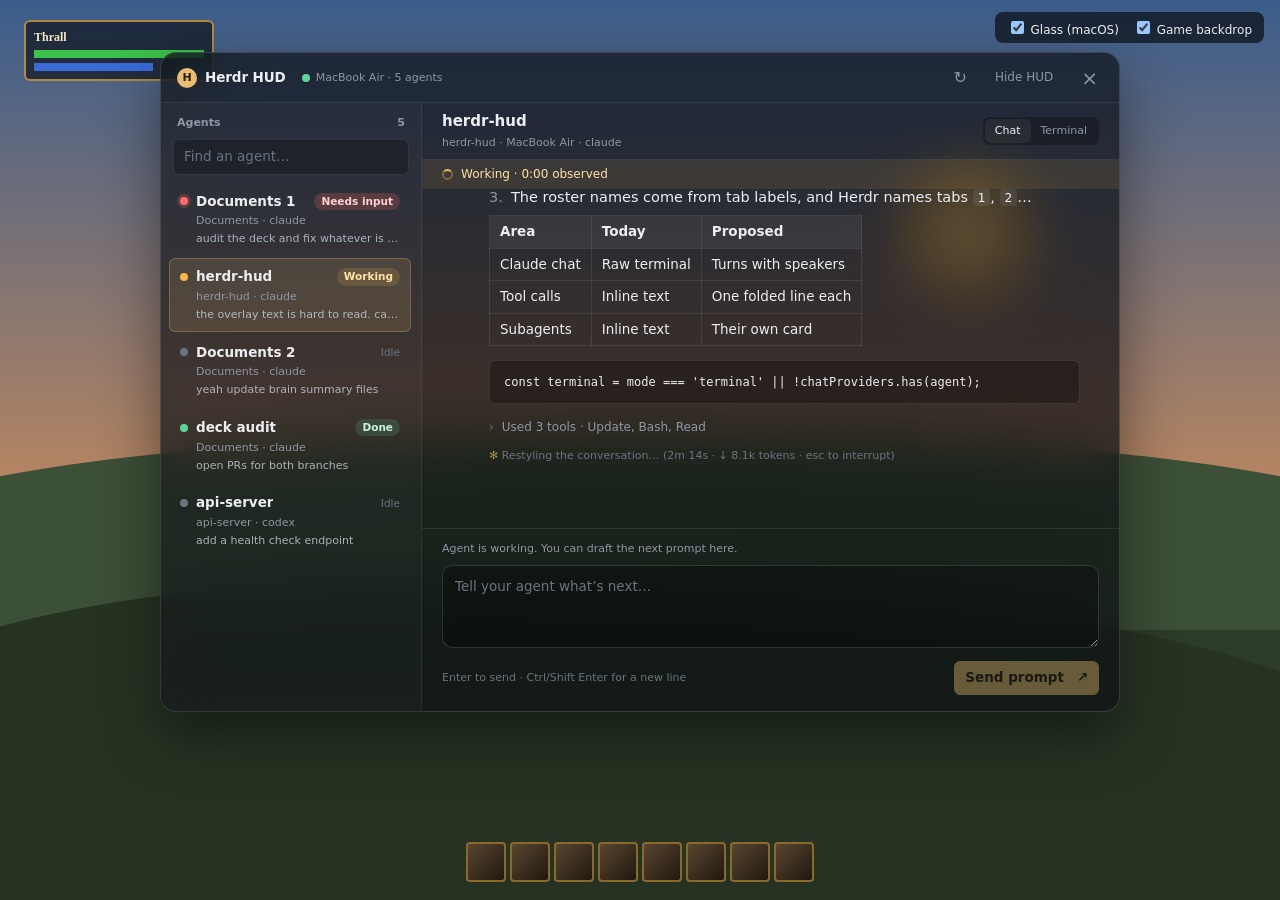
==== docs/mockup/index.html @ cec97cb9 "Make agent conversations readable and load unseen agents faster Chat view now parses Claude Code tra" ====
<!doctype html><html lang="en"><head><meta charset="utf-8"><meta name="viewport" content="width=device-width,initial-scale=1">
<title>Herdr HUD mockup</title>
<!-- Static preview of the real panel with placeholder agents. Nothing here talks
     to Herdr or to any agent; a fake bridge answers the panel's requests. -->
<link rel="stylesheet" href="../../Sources/HerdrHUD/Resources/style.css">
<link rel="stylesheet" href="mockup.css">
</head><body class="mockup">
<div class="game" aria-hidden="true"><div class="sun"></div><div class="hills"></div><div class="hills near"></div><div class="unitframe"><b>Thrall</b><i></i><i class="mana"></i></div><div class="actionbar"><span></span><span></span><span></span><span></span><span></span><span></span><span></span><span></span></div></div>
<div class="controls"><label><input type="checkbox" id="glass" checked> Glass (macOS)</label><label><input type="checkbox" id="game" checked> Game backdrop</label></div>
<div class="frame">
<header><div class="brand" aria-hidden="true">H</div><strong>Herdr HUD</strong><div id="machines" aria-label="Machine connections">Connecting to Herdr…</div><div class="spacer"></div><button id="refresh" class="icon" title="Refresh agents" aria-label="Refresh agents">↻</button><button id="hide" class="quiet">Hide HUD</button><button id="close" class="icon" aria-label="Close agent panel">×</button></header>
<div id="notice" role="status" hidden></div>
<main><aside><div class="roster-heading"><span>Agents</span><span id="count">0</span></div><input id="search" type="search" placeholder="Find an agent…" aria-label="Find an agent"><div id="roster"></div></aside><div id="divider" role="separator" aria-label="Resize agent roster" tabindex="0"></div>
<section class="conversation"><div class="conversation-header"><div class="conversation-title"><strong id="title">Your agents will appear here</strong><div id="identity" class="subtitle"></div></div><div class="spacer"></div><div class="switch"><button id="chat" aria-pressed="true">Chat</button><button id="terminal" aria-pressed="false">Terminal</button></div></div><div id="working" hidden><span class="spinner"></span><span id="work-text">Working…</span></div><div id="output" tabindex="0" aria-label="Agent output"></div>
<div id="composer"><div id="send-status" role="status"></div><textarea id="prompt" placeholder="Tell your agent what’s next…" aria-label="Prompt to selected agent" rows="3"></textarea><div class="composer-actions"><span id="hint">Enter to send · Ctrl/Shift Enter for a new line</span><button id="send" disabled>Send prompt <span>↗</span></button></div><button id="reconcile" hidden>I checked Herdr. Allow another send</button></div></section></main>
</div>
<script src="fixtures.js"></script>
<script src="../../Sources/HerdrHUD/Resources/model.js"></script>
<script src="../../Sources/HerdrHUD/Resources/render.js"></script>
<script src="../../Sources/HerdrHUD/Resources/app.js"></script>
<script src="mockup.js"></script>
</body></html>
---- Sources/HerdrHUD/Resources/style.css ----
/* Herdr HUD panel. Every color, size and radius comes from the tokens below. */
:root {
  color-scheme: dark;

  /* Surfaces. The opaque set is used on Windows; macOS switches to glass. */
  --bg: #12151b;
  --surface: #171b22;
  --surface-raised: #1e232c;
  --surface-sunken: #0f1217;
  --hover: rgba(255, 255, 255, .055);
  --border: rgba(255, 255, 255, .08);
  --border-strong: rgba(255, 255, 255, .14);

  /* Text */
  --text: #eceef2;
  --text-soft: #c4c9d2;
  --text-muted: #8f97a5;
  --text-faint: #6b7381;

  /* Accent and state */
  --accent: #e8bd72;
  --accent-ink: #231c10;
  --accent-soft: rgba(232, 189, 114, .14);
  --blocked: #ff6b6b;
  --working: #f2b84b;
  --unread: #6aa9ff;
  --done: #5fd39a;
  --idle: #6b7381;
  --subagent: #a98bff;

  /* Type */
  --font: system-ui, -apple-system, BlinkMacSystemFont, "Segoe UI Variable Text", "Segoe UI", sans-serif;
  --mono: ui-monospace, "SF Mono", SFMono-Regular, "Cascadia Mono", Consolas, monospace;
  --text-xs: 11px;
  --text-sm: 12px;
  --text-md: 13.5px;
  --text-body: 14.5px;
  --text-lg: 15px;
  --leading: 1.6;

  /* Shape and rhythm */
  --radius-panel: 16px;
  --radius: 10px;
  --radius-sm: 6px;
  --space-1: 4px;
  --space-2: 8px;
  --space-3: 12px;
  --space-4: 16px;
  --space-5: 20px;
  --space-6: 28px;

  font: var(--text-md)/1.45 var(--font);
  color: var(--text);
  background: transparent;
  -webkit-font-smoothing: antialiased;
}

/* macOS: a native blur (NSVisualEffectView) sits behind the page, so the
   surfaces only tint it. The game shows through without hurting contrast. */
:root.glass {
  --bg: rgba(14, 16, 21, .7);
  --surface: rgba(255, 255, 255, .025);
  --surface-raised: rgba(255, 255, 255, .06);
  --surface-sunken: rgba(0, 0, 0, .28);
  --border: rgba(255, 255, 255, .09);
}

* { box-sizing: border-box; }

body {
  margin: 0;
  height: 100vh;
  display: flex;
  flex-direction: column;
  overflow: hidden;
  background: var(--bg);
  border: 1px solid var(--border-strong);
  border-radius: var(--radius-panel);
}

button, input, textarea { font: inherit; color: inherit; }
button {
  cursor: pointer;
  border: 1px solid var(--border);
  border-radius: var(--radius-sm);
  background: var(--surface-raised);
  padding: 6px 10px;
}
button:hover { background: var(--hover); border-color: var(--border-strong); }
button:disabled { opacity: .4; cursor: default; }
button:focus-visible, input:focus-visible, textarea:focus-visible, [tabindex]:focus-visible, summary:focus-visible {
  outline: 2px solid var(--accent);
  outline-offset: 2px;
}
button.icon { border-color: transparent; background: none; padding: 4px 8px; font-size: 16px; color: var(--text-muted); }
button.icon:hover { color: var(--text); background: var(--hover); }
button.quiet { border-color: transparent; background: none; color: var(--text-muted); font-size: var(--text-sm); }
button.quiet:hover { color: var(--text); background: var(--hover); }
#close { font-size: 20px; line-height: 1; }
.spacer { flex: 1; }
[hidden] { display: none !important; }

/* Header: one slim row with the machine status folded in. */
header {
  display: flex;
  align-items: center;
  gap: var(--space-2);
  padding: var(--space-2) var(--space-3) var(--space-2) var(--space-4);
  border-bottom: 1px solid var(--border);
}
header strong { font-size: var(--text-md); font-weight: 650; letter-spacing: -.1px; }
.brand {
  display: grid;
  place-items: center;
  width: 20px;
  height: 20px;
  border-radius: 50%;
  background: var(--accent);
  color: var(--accent-ink);
  font-size: 11px;
  font-weight: 800;
  flex-shrink: 0;
}
#machines {
  display: flex;
  gap: var(--space-3);
  margin-left: var(--space-2);
  min-width: 0;
  overflow: hidden;
  font-size: var(--text-xs);
  color: var(--text-muted);
  white-space: nowrap;
}
.machine { display: flex; gap: 6px; align-items: center; }

#notice {
  padding: var(--space-2) var(--space-4);
  max-height: 75px;
  overflow: auto;
  font-size: var(--text-sm);
  color: #f5d9a8;
  background: rgba(242, 184, 75, .12);
  border-bottom: 1px solid rgba(242, 184, 75, .25);
}

/* State dots and badges share one color per state. */
.dot { display: inline-block; width: 8px; height: 8px; border-radius: 50%; background: var(--idle); flex-shrink: 0; }
.dot.online, .dot.done { background: var(--done); }
.dot.working { background: var(--working); animation: pulse 1.6s ease-in-out infinite; }
.dot.blocked { background: var(--blocked); box-shadow: 0 0 0 3px rgba(255, 107, 107, .22); }
.dot.unread { background: var(--unread); }
.dot.offline { background: transparent; border: 1.5px solid var(--idle); }
@keyframes pulse { 50% { opacity: .45; } }

.badge {
  flex-shrink: 0;
  margin-left: auto;
  padding: 1px 7px;
  border-radius: 999px;
  font-size: 10.5px;
  font-weight: 600;
  color: var(--text-muted);
  background: var(--hover);
}
.badge.blocked { color: #ffd0d0; background: rgba(255, 107, 107, .2); }
.badge.working { color: #ffe2a8; background: rgba(242, 184, 75, .16); }
.badge.unread { color: #d6e7ff; background: rgba(106, 169, 255, .2); }
.badge.done { color: #c6f3dc; background: rgba(95, 211, 154, .16); }
.badge.idle, .badge.offline { background: none; padding-right: 0; color: var(--text-faint); font-weight: 500; }

/* Layout */
main { flex: 1; display: flex; min-height: 0; }
aside {
  width: 260px;
  min-width: 155px;
  max-width: 42%;
  display: flex;
  flex-direction: column;
  padding: var(--space-3) var(--space-2) var(--space-2);
  background: var(--surface);
}
.roster-heading {
  display: flex;
  justify-content: space-between;
  margin: 0 var(--space-2) var(--space-2);
  font-size: var(--text-xs);
  font-weight: 600;
  color: var(--text-muted);
}
#search {
  width: calc(100% - 8px);
  min-width: 0;
  margin: 0 var(--space-1) var(--space-2);
  padding: 7px 10px;
  border: 1px solid var(--border);
  border-radius: var(--radius-sm);
  background: var(--surface-sunken);
}
#search::placeholder, textarea::placeholder { color: var(--text-faint); }
#roster { flex: 1; overflow: auto; padding-right: 2px; }

/* Roster: name and state on one line, context below. */
.agent {
  display: block;
  width: 100%;
  margin-bottom: 2px;
  padding: var(--space-2) 10px;
  text-align: left;
  border: 1px solid transparent;
  border-radius: var(--radius-sm);
  background: none;
}
.agent:hover { background: var(--hover); border-color: transparent; }
.agent.selected { background: var(--accent-soft); border-color: rgba(232, 189, 114, .28); }
.agent.offline { opacity: .55; }
.agent-title { display: flex; align-items: center; gap: var(--space-2); min-width: 0; }
.agent-name { font-weight: 600; overflow: hidden; text-overflow: ellipsis; white-space: nowrap; }
.agent-meta, .agent-preview {
  margin: 2px 0 0 16px;
  overflow: hidden;
  text-overflow: ellipsis;
  white-space: nowrap;
  font-size: var(--text-xs);
}
.agent-meta { color: var(--text-muted); }
.agent-preview { color: var(--text-soft); opacity: .85; }

#divider { width: 1px; background: var(--border); cursor: col-resize; flex-shrink: 0; position: relative; }
#divider::after { content: ""; position: absolute; inset: 0 -3px; }
#divider:hover, #divider:focus { background: var(--accent); }

/* Conversation */
.conversation { display: flex; flex: 1; flex-direction: column; min-width: 0; }
.conversation-header {
  display: flex;
  align-items: center;
  gap: var(--space-3);
  min-height: 52px;
  padding: var(--space-2) var(--space-5);
  border-bottom: 1px solid var(--border);
}
.conversation-title { min-width: 0; }
.conversation-header strong { display: block; font-size: var(--text-lg); font-weight: 650; overflow: hidden; text-overflow: ellipsis; white-space: nowrap; }
.subtitle { margin-top: 2px; font-size: var(--text-xs); color: var(--text-muted); overflow: hidden; text-overflow: ellipsis; white-space: nowrap; }
.switch { display: flex; padding: 2px; border-radius: var(--radius-sm); background: var(--surface-sunken); }
.switch button { padding: 4px 10px; font-size: var(--text-xs); border: 0; background: none; color: var(--text-muted); }
.switch button[aria-pressed=true] { background: var(--surface-raised); color: var(--text); }

#working {
  display: flex;
  align-items: center;
  gap: var(--space-2);
  padding: 6px var(--space-5);
  font-size: var(--text-sm);
  color: #ffe2a8;
  background: rgba(242, 184, 75, .1);
}
.spinner { width: 11px; height: 11px; border: 2px solid rgba(242, 184, 75, .35); border-top-color: var(--working); border-radius: 50%; animation: spin 1s linear infinite; }
@keyframes spin { to { transform: rotate(360deg); } }

#output {
  flex: 1;
  overflow: auto;
  padding: var(--space-5) var(--space-6) var(--space-6);
  overflow-wrap: anywhere;
  user-select: text;
}
#output.terminal { padding: var(--space-4) var(--space-5); background: var(--surface-sunken); }
#output > pre { margin: 0; white-space: pre-wrap; word-break: break-word; font: var(--text-sm)/1.6 var(--mono); color: var(--text-soft); }

/* Turns: a speaker header, then that speaker's messages. */
.turn { max-width: 760px; margin: 0 auto var(--space-5); }
.turn-head { display: flex; align-items: center; gap: var(--space-2); margin-bottom: var(--space-2); }
.avatar {
  display: grid;
  place-items: center;
  width: 20px;
  height: 20px;
  border-radius: 50%;
  font-size: 10.5px;
  font-weight: 700;
  color: var(--accent-ink);
  background: var(--accent);
}
.turn.user .avatar { color: var(--text); background: var(--surface-raised); border: 1px solid var(--border-strong); }
.speaker { font-size: var(--text-sm); font-weight: 650; }
.model { font-size: var(--text-xs); color: var(--text-faint); }
.turn-body { padding-left: 28px; }

.bubble {
  padding: 10px 14px;
  border-radius: var(--radius);
  background: var(--surface-raised);
  border: 1px solid var(--border);
  font-size: var(--text-body);
  line-height: var(--leading);
}
.reply { font-size: var(--text-body); line-height: var(--leading); color: var(--text); margin-bottom: var(--space-3); }
.reply.context { color: var(--text-soft); }
.note { margin-top: var(--space-1); font-size: var(--text-xs); color: var(--text-muted); }

/* Markdown */
.reply p, .bubble p, .recap p { margin: 0 0 .7em; }
.reply > :last-child, .bubble > :last-child, .recap > :last-child { margin-bottom: 0; }
.md-h { margin: 1em 0 .4em; font-weight: 650; line-height: 1.3; }
.md-h1 { font-size: 17px; }
.md-h2 { font-size: 16px; }
.md-h3, .md-h4 { font-size: var(--text-lg); }
.md-li { display: flex; gap: var(--space-2); margin: 0 0 .3em; }
.md-li.depth-1 { margin-left: 18px; }
.md-li.depth-2 { margin-left: 36px; }
.md-li.depth-3 { margin-left: 54px; }
.md-marker { flex-shrink: 0; min-width: 14px; color: var(--text-muted); font-variant-numeric: tabular-nums; }
.md-li + p, .md-li + .md-h { margin-top: .7em; }
blockquote { margin: 0 0 .7em; padding-left: var(--space-3); border-left: 2px solid var(--border-strong); color: var(--text-soft); }
hr { border: 0; border-top: 1px solid var(--border); margin: var(--space-4) 0; }
code { font: .88em var(--mono); padding: 1px 5px; border-radius: 4px; background: rgba(255, 255, 255, .08); }
.md-code {
  margin: .4em 0 .9em;
  padding: var(--space-3) 14px;
  overflow-x: auto;
  white-space: pre;
  border-radius: var(--radius-sm);
  border: 1px solid var(--border);
  background: var(--surface-sunken);
  font: var(--text-sm)/1.55 var(--mono);
}
.md-code code { padding: 0; background: none; font: inherit; }
.md-table-wrap { overflow-x: auto; margin: .4em 0 .9em; }
.md-table { border-collapse: collapse; font-size: var(--text-md); }
.md-table th, .md-table td { padding: 5px 10px; border: 1px solid var(--border); text-align: left; vertical-align: top; }
.md-table th { background: var(--surface-raised); font-weight: 600; }
.link { color: #9cc4ff; text-decoration: underline; text-decoration-color: rgba(156, 196, 255, .4); }

/* Tool calls: one quiet line each, details on demand. */
.tool, .tool-run { margin: 0 0 var(--space-1); font-size: var(--text-sm); color: var(--text-muted); }
.tool > summary, div.tool, .tool-run > summary {
  display: flex;
  align-items: baseline;
  gap: var(--space-2);
  min-width: 0;
  padding: 3px 0;
  white-space: nowrap;
  list-style: none;
}
.tool > summary, .tool-run > summary { cursor: pointer; }
.tool > summary::-webkit-details-marker, .tool-run > summary::-webkit-details-marker { display: none; }
.tool > summary::after, .tool-run > summary::before { content: "›"; color: var(--text-faint); transition: transform .15s; }
.tool > summary::after { order: 10; }
.tool[open] > summary::after, .tool-run[open] > summary::before { transform: rotate(90deg); }
.tool-glyph { width: 14px; flex-shrink: 0; text-align: center; font-family: var(--mono); color: var(--text-faint); }
.tool-name { font-weight: 600; color: var(--text-soft); }
.tool-detail, .tool-result-inline { overflow: hidden; text-overflow: ellipsis; font-family: var(--mono); font-size: var(--text-xs); }
.tool-result-inline { color: var(--text-faint); }
.tool-run > summary { color: var(--text-muted); }
.tool-run[open] { padding: var(--space-1) 0 var(--space-1) var(--space-3); border-left: 1px solid var(--border); }
.tool-output {
  margin: var(--space-1) 0 var(--space-2) 22px;
  padding: var(--space-2) 10px;
  max-height: 260px;
  overflow: auto;
  white-space: pre-wrap;
  border-radius: var(--radius-sm);
  background: var(--surface-sunken);
  font: var(--text-xs)/1.55 var(--mono);
  color: var(--text-soft);
}

/* Subagents get their own card so their work never reads as the main reply. */
.subagent {
  margin: var(--space-2) 0 var(--space-3);
  padding: 10px var(--space-3);
  border-radius: var(--radius-sm);
  border: 1px solid rgba(169, 139, 255, .22);
  border-left: 3px solid var(--subagent);
  background: rgba(169, 139, 255, .07);
}
.subagent-head { display: flex; align-items: center; gap: var(--space-2); }
.chip { padding: 1px 7px; border-radius: 999px; font-size: 10.5px; font-weight: 650; color: #e1d8ff; background: rgba(169, 139, 255, .22); }
.subagent-type { font-size: var(--text-sm); font-weight: 600; }
.subagent-task { margin-top: var(--space-1); font-size: var(--text-md); color: var(--text-soft); }
.subagent-result { margin-top: var(--space-1); font-size: var(--text-xs); color: var(--text-muted); }
.subagent-result.done::before { content: "✓ "; color: var(--done); }
.subagent details { margin-top: var(--space-1); font-size: var(--text-xs); color: var(--text-muted); }
.subagent summary { cursor: pointer; }

.status-line { margin: var(--space-2) 0; font-size: var(--text-xs); color: var(--text-faint); }
.status-line::before { content: "✻ "; color: var(--accent); opacity: .7; }
.recap {
  margin: var(--space-3) 0;
  padding: 10px 14px;
  border-radius: var(--radius-sm);
  background: var(--accent-soft);
  font-size: var(--text-md);
  line-height: var(--leading);
}
.recap-label { margin-bottom: 2px; font-size: var(--text-xs); font-weight: 650; color: var(--accent); }

.empty { padding: 40px var(--space-3); text-align: center; color: var(--text-muted); }
.empty h2 { font-size: 16px; font-weight: 500; color: var(--text-soft); }
.empty p { font-size: var(--text-sm); line-height: 1.8; }
.empty-h { font-size: 36px; color: var(--accent); opacity: .5; }

/* Composer */
#composer { padding: var(--space-3) var(--space-5) var(--space-4); border-top: 1px solid var(--border); }
#send-status { margin-bottom: var(--space-2); font-size: var(--text-xs); color: var(--text-muted); }
textarea {
  width: 100%;
  min-height: 60px;
  max-height: 150px;
  resize: vertical;
  padding: 10px var(--space-3);
  line-height: 1.5;
  border: 1px solid var(--border-strong);
  border-radius: var(--radius);
  background: var(--surface-sunken);
}
.composer-actions { display: flex; align-items: center; justify-content: space-between; gap: var(--space-2); margin-top: var(--space-2); }
#hint { font-size: var(--text-xs); color: var(--text-faint); }
#send { font-weight: 650; color: var(--accent-ink); background: var(--accent); border-color: var(--accent); }
#send:hover:not(:disabled) { filter: brightness(1.08); }
#send span { margin-left: var(--space-2); }
#reconcile { margin-top: var(--space-2); font-size: var(--text-xs); }

::-webkit-scrollbar { width: 10px; height: 10px; }
::-webkit-scrollbar-thumb { background: rgba(255, 255, 255, .12); border-radius: 10px; border: 3px solid transparent; background-clip: padding-box; }
::-webkit-scrollbar-track { background: transparent; }

@media (max-width: 740px) {
  header, .conversation-header { padding-left: var(--space-3); padding-right: var(--space-3); }
  #output { padding: var(--space-3); }
  #composer { padding: var(--space-3); }
  #hint { max-width: 130px; }
  aside { width: 205px; }
  .turn-body { padding-left: 0; }
}

/* Very narrow windows (not reachable in the desktop apps, which have a minimum
   width, but kept usable): roster on top, conversation below. */
@media (max-width: 560px) {
  header strong, #hide { display: none; }
  main { flex-direction: column; }
  aside { width: auto !important; max-width: none; max-height: 34vh; }
  #divider { display: none; }
}
---- docs/mockup/mockup.css ----
/* Mockup page only: a stand-in game scene and a frame sized like the real panel. */
body.mockup { margin: 0; height: 100vh; border: 0; border-radius: 0; background: #0b0d12; overflow: hidden; display: block; }
.game { position: fixed; inset: 0; background: linear-gradient(#3b5d8c, #c98b5a 62%, #2c3b2a 62%); }
.game .sun { position: absolute; width: 140px; height: 140px; border-radius: 50%; left: 70%; top: 18%; background: radial-gradient(#fff3c4, #f0b35a 60%, transparent 70%); }
.game .hills { position: absolute; left: -10%; right: -10%; bottom: 30%; height: 22%; background: #3c4f37; border-radius: 50% 50% 0 0; }
.game .hills.near { bottom: 0; height: 36%; background: #263322; border-radius: 40% 60% 0 0; }
.game .unitframe { position: absolute; left: 24px; top: 20px; width: 190px; padding: 8px; color: #f5e7c0; font: 600 12px Georgia, serif; background: rgba(0,0,0,.55); border: 2px solid #b08a3e; border-radius: 6px; }
.game .unitframe i { display: block; height: 8px; margin-top: 5px; background: #3ac24a; }
.game .unitframe i.mana { background: #3a6bd8; width: 70%; }
.game .actionbar { position: absolute; left: 50%; bottom: 18px; transform: translateX(-50%); display: flex; gap: 4px; }
.game .actionbar span { width: 40px; height: 40px; border: 2px solid #8a6a2c; background: linear-gradient(135deg, #5a4630, #1f1810); border-radius: 4px; }
body.no-game .game { display: none; }
.controls { position: fixed; right: 16px; top: 12px; z-index: 2; display: flex; gap: 14px; padding: 6px 12px; border-radius: 8px; font: 12px system-ui, sans-serif; color: #eee; background: rgba(0,0,0,.6); }
.frame {
  position: absolute; left: 50%; top: 52px; transform: translateX(-50%);
  width: min(960px, calc(100vw - 32px)); height: min(660px, calc(100vh - 68px));
  display: flex; flex-direction: column; overflow: hidden;
  background: var(--bg); border: 1px solid var(--border-strong); border-radius: var(--radius-panel);
  box-shadow: 0 24px 60px rgba(0,0,0,.45);
}
/* Approximates the native macOS blur that the app draws behind the page. */
:root.glass .frame { -webkit-backdrop-filter: blur(28px) saturate(1.4); backdrop-filter: blur(28px) saturate(1.4); }
@media (max-width: 740px) { .frame { top: 48px; height: calc(100vh - 56px); } .controls { top: 8px; right: 8px; } }
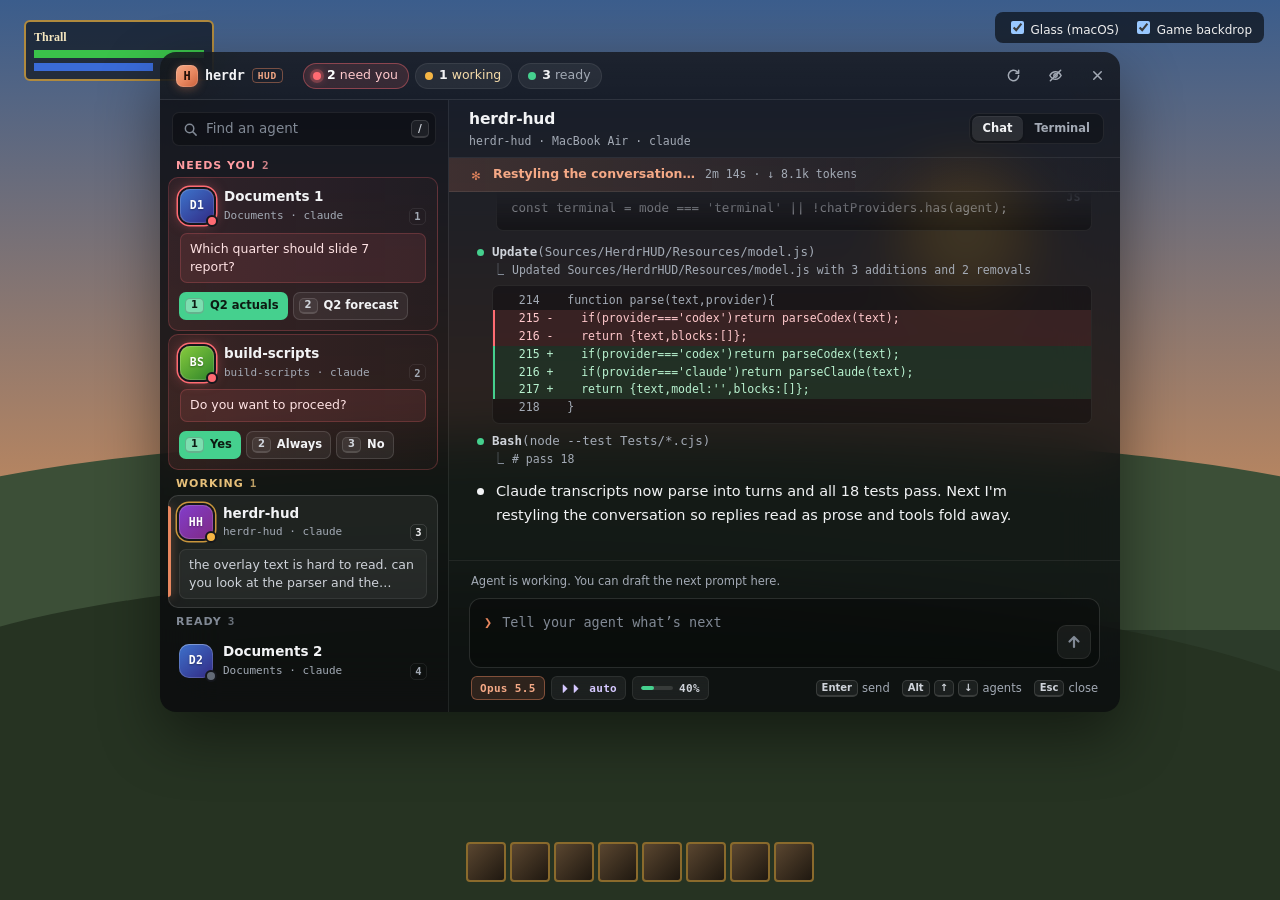
==== commit 34321729: "Redesign the HUD as a game overlay that reads like Claude Code Panel: state pills in the header (nee" ====
--- a/docs/mockup/index.html
+++ b/docs/mockup/index.html
@@ -8,11 +8,11 @@
 <div class="game" aria-hidden="true"><div class="sun"></div><div class="hills"></div><div class="hills near"></div><div class="unitframe"><b>Thrall</b><i></i><i class="mana"></i></div><div class="actionbar"><span></span><span></span><span></span><span></span><span></span><span></span><span></span><span></span></div></div>
 <div class="controls"><label><input type="checkbox" id="glass" checked> Glass (macOS)</label><label><input type="checkbox" id="game" checked> Game backdrop</label></div>
 <div class="frame">
-<header><div class="brand" aria-hidden="true">H</div><strong>Herdr HUD</strong><div id="machines" aria-label="Machine connections">Connecting to Herdr…</div><div class="spacer"></div><button id="refresh" class="icon" title="Refresh agents" aria-label="Refresh agents">↻</button><button id="hide" class="quiet">Hide HUD</button><button id="close" class="icon" aria-label="Close agent panel">×</button></header>
+<header><div class="brand" aria-hidden="true"><span class="mark">H</span><span class="word">herdr</span><span class="tag">HUD</span></div><div id="summary" aria-label="Agent states"></div><div id="machines" aria-label="Machine connections"></div><div class="spacer"></div><button id="refresh" class="icon" title="Refresh agents" aria-label="Refresh agents"><svg viewBox="0 0 16 16" aria-hidden="true"><path d="M13.5 8a5.5 5.5 0 1 1-1.6-3.9M13.5 2.5v3h-3"/></svg></button><button id="hide" class="icon" title="Hide the HUD, including H. Restore it from the menu bar or tray icon." aria-label="Hide HUD"><svg viewBox="0 0 16 16" aria-hidden="true"><path d="M2 8s2.2-4 6-4 6 4 6 4-2.2 4-6 4-6-4-6-4Z"/><circle cx="8" cy="8" r="1.8"/><path d="M2.5 13.5l11-11"/></svg></button><button id="close" class="icon" title="Close panel (Esc)" aria-label="Close agent panel"><svg viewBox="0 0 16 16" aria-hidden="true"><path d="M4 4l8 8M12 4l-8 8"/></svg></button></header>
 <div id="notice" role="status" hidden></div>
-<main><aside><div class="roster-heading"><span>Agents</span><span id="count">0</span></div><input id="search" type="search" placeholder="Find an agent…" aria-label="Find an agent"><div id="roster"></div></aside><div id="divider" role="separator" aria-label="Resize agent roster" tabindex="0"></div>
-<section class="conversation"><div class="conversation-header"><div class="conversation-title"><strong id="title">Your agents will appear here</strong><div id="identity" class="subtitle"></div></div><div class="spacer"></div><div class="switch"><button id="chat" aria-pressed="true">Chat</button><button id="terminal" aria-pressed="false">Terminal</button></div></div><div id="working" hidden><span class="spinner"></span><span id="work-text">Working…</span></div><div id="output" tabindex="0" aria-label="Agent output"></div>
-<div id="composer"><div id="send-status" role="status"></div><textarea id="prompt" placeholder="Tell your agent what’s next…" aria-label="Prompt to selected agent" rows="3"></textarea><div class="composer-actions"><span id="hint">Enter to send · Ctrl/Shift Enter for a new line</span><button id="send" disabled>Send prompt <span>↗</span></button></div><button id="reconcile" hidden>I checked Herdr. Allow another send</button></div></section></main>
+<main><aside><div class="search"><svg viewBox="0 0 16 16" aria-hidden="true"><circle cx="7" cy="7" r="4.5"/><path d="M10.5 10.5 14 14"/></svg><input id="search" type="search" placeholder="Find an agent" aria-label="Find an agent"><kbd>/</kbd></div><div class="roster-heading"><span>Agents</span><span id="count">0</span></div><div id="roster"></div></aside><div id="divider" role="separator" aria-label="Resize agent roster" tabindex="0"></div>
+<section class="conversation"><div class="conversation-header"><div class="conversation-title"><strong id="title">Your agents will appear here</strong><div id="identity" class="subtitle">Uses the machines already configured in Herdr</div></div><div class="spacer"></div><div class="switch" role="group" aria-label="View"><button id="chat" aria-pressed="true">Chat</button><button id="terminal" aria-pressed="false">Terminal</button></div></div><div id="working" hidden><span class="spark" aria-hidden="true"></span><span id="work-text">Working…</span><span id="work-time"></span></div><div id="output" tabindex="0" aria-label="Agent output"><div class="empty"><div class="empty-h">H</div><h2>Your agents, one keystroke away.</h2><p>Select an agent to read its latest output.<br>Your game stays right where it is.</p></div></div>
+<div id="composer"><div id="send-status" role="status">Choose an agent to get started.</div><div class="input"><span class="caret" aria-hidden="true">❯</span><textarea id="prompt" placeholder="Tell your agent what’s next" aria-label="Prompt to selected agent" title="Enter sends. Shift+Enter adds a new line." rows="2"></textarea><button id="send" disabled title="Send (Enter)" aria-label="Send prompt"><svg viewBox="0 0 16 16" aria-hidden="true"><path d="M8 13V3M3.5 7.5 8 3l4.5 4.5"/></svg></button></div><div class="composer-actions"><div id="chips" aria-label="Agent status line"></div><div id="hint"><span><kbd>Enter</kbd> send</span><span><kbd id="mod">Alt</kbd><kbd>↑</kbd><kbd>↓</kbd> agents</span><span><kbd>Esc</kbd> close</span></div></div><button id="reconcile" hidden>I checked Herdr. Allow another send</button></div></section></main>
 </div>
 <script src="fixtures.js"></script>
 <script src="../../Sources/HerdrHUD/Resources/model.js"></script>
--- a/Sources/HerdrHUD/Resources/style.css
+++ b/Sources/HerdrHUD/Resources/style.css
@@ -1,47 +1,63 @@
-/* Herdr HUD panel. Every color, size and radius comes from the tokens below. */
+/* Herdr HUD panel. Every color, size and radius comes from the tokens below.
+   The look borrows from game overlays (a dark glass sheet, state colors you can
+   read at a glance, keycaps for every shortcut) and from Claude Code itself
+   (❯ prompts, ⏺ steps, ⎿ results, the spinner line and the status line). */
 :root {
   color-scheme: dark;
 
   /* Surfaces. The opaque set is used on Windows; macOS switches to glass. */
-  --bg: #12151b;
-  --surface: #171b22;
-  --surface-raised: #1e232c;
-  --surface-sunken: #0f1217;
-  --hover: rgba(255, 255, 255, .055);
-  --border: rgba(255, 255, 255, .08);
-  --border-strong: rgba(255, 255, 255, .14);
+  --bg: #101216;
+  --bg-top: #15181d;
+  --surface: #13161b;
+  --raised: rgba(255, 255, 255, .06);
+  --sunken: rgba(0, 0, 0, .28);
+  --hover: rgba(255, 255, 255, .045);
+  --line: rgba(255, 255, 255, .075);
+  --line-strong: rgba(255, 255, 255, .13);
+  --rim: rgba(255, 255, 255, .06);
 
   /* Text */
-  --text: #eceef2;
-  --text-soft: #c4c9d2;
-  --text-muted: #8f97a5;
-  --text-faint: #6b7381;
-
-  /* Accent and state */
-  --accent: #e8bd72;
-  --accent-ink: #231c10;
-  --accent-soft: rgba(232, 189, 114, .14);
-  --blocked: #ff6b6b;
-  --working: #f2b84b;
-  --unread: #6aa9ff;
-  --done: #5fd39a;
-  --idle: #6b7381;
+  --text: #f2f3f5;
+  --text-soft: #cfd3da;
+  --text-muted: #a3aab5;
+  --text-faint: #818995;
+
+  /* Accent: Claude's terracotta, a touch brighter for a dark sheet over a game. */
+  --accent: #e8875f;
+  --accent-hi: #f5a986;
+  --accent-ink: #220f07;
+  --accent-soft: rgba(232, 135, 95, .15);
+  --accent-line: rgba(232, 135, 95, .45);
+
+  /* State. One color per state everywhere: dots, pills, cards, the H. */
+  --blocked: #ff6b72;
+  --blocked-soft: rgba(255, 107, 114, .13);
+  --blocked-line: rgba(255, 107, 114, .42);
+  --working: #f5b544;
+  --working-soft: rgba(245, 181, 68, .13);
+  --unread: #5ea9ff;
+  --unread-soft: rgba(94, 169, 255, .14);
+  --unread-line: rgba(94, 169, 255, .42);
+  --done: #45d08e;
+  --idle: #626a76;
   --subagent: #a98bff;
 
-  /* Type */
-  --font: system-ui, -apple-system, BlinkMacSystemFont, "Segoe UI Variable Text", "Segoe UI", sans-serif;
-  --mono: ui-monospace, "SF Mono", SFMono-Regular, "Cascadia Mono", Consolas, monospace;
-  --text-xs: 11px;
-  --text-sm: 12px;
+  /* Type. System faces first; the later names are for previews off-platform. */
+  --font: -apple-system, BlinkMacSystemFont, "SF Pro Text", "Segoe UI Variable Text", "Segoe UI", "Inter", system-ui, sans-serif;
+  --mono: ui-monospace, "SF Mono", SFMono-Regular, "Cascadia Code", "Cascadia Mono", "JetBrains Mono", Menlo, Consolas, monospace;
+  --text-2xs: 11px;
+  --text-xs: 11.5px;
+  --text-sm: 12.5px;
   --text-md: 13.5px;
   --text-body: 14.5px;
-  --text-lg: 15px;
-  --leading: 1.6;
+  --text-lg: 15.5px;
+  --leading: 1.62;
 
   /* Shape and rhythm */
   --radius-panel: 16px;
+  --radius-lg: 12px;
   --radius: 10px;
-  --radius-sm: 6px;
+  --radius-sm: 7px;
   --space-1: 4px;
   --space-2: 8px;
   --space-3: 12px;
@@ -50,22 +66,22 @@
   --space-6: 28px;
 
   font: var(--text-md)/1.45 var(--font);
+  font-variant-ligatures: no-contextual;
   color: var(--text);
   background: transparent;
   -webkit-font-smoothing: antialiased;
+  text-rendering: optimizeLegibility;
 }
 
 /* macOS: a native blur (NSVisualEffectView) sits behind the page, so the
    surfaces only tint it. The game shows through without hurting contrast. */
 :root.glass {
-  --bg: rgba(14, 16, 21, .7);
-  --surface: rgba(255, 255, 255, .025);
-  --surface-raised: rgba(255, 255, 255, .06);
-  --surface-sunken: rgba(0, 0, 0, .28);
-  --border: rgba(255, 255, 255, .09);
-}
-
-* { box-sizing: border-box; }
+  --bg: rgba(12, 13, 17, .8);
+  --bg-top: rgba(255, 255, 255, .025);
+  --surface: rgba(0, 0, 0, .16);
+}
+
+* { box-sizing: border-box; font-feature-settings: "calt" 0, "liga" 0; }
 
 body {
   margin: 0;
@@ -73,64 +89,96 @@
   display: flex;
   flex-direction: column;
   overflow: hidden;
+  color: var(--text);
   background: var(--bg);
-  border: 1px solid var(--border-strong);
+  border: 1px solid var(--line-strong);
   border-radius: var(--radius-panel);
+  box-shadow: inset 0 1px 0 var(--rim);
 }
 
 button, input, textarea { font: inherit; color: inherit; }
 button {
   cursor: pointer;
-  border: 1px solid var(--border);
+  border: 1px solid var(--line);
   border-radius: var(--radius-sm);
-  background: var(--surface-raised);
+  background: var(--raised);
   padding: 6px 10px;
-}
-button:hover { background: var(--hover); border-color: var(--border-strong); }
+  transition: background .12s, border-color .12s, color .12s, box-shadow .12s;
+}
+button:hover { background: rgba(255, 255, 255, .09); border-color: var(--line-strong); }
 button:disabled { opacity: .4; cursor: default; }
 button:focus-visible, input:focus-visible, textarea:focus-visible, [tabindex]:focus-visible, summary:focus-visible {
   outline: 2px solid var(--accent);
   outline-offset: 2px;
 }
-button.icon { border-color: transparent; background: none; padding: 4px 8px; font-size: 16px; color: var(--text-muted); }
-button.icon:hover { color: var(--text); background: var(--hover); }
-button.quiet { border-color: transparent; background: none; color: var(--text-muted); font-size: var(--text-sm); }
-button.quiet:hover { color: var(--text); background: var(--hover); }
-#close { font-size: 20px; line-height: 1; }
+svg { width: 15px; height: 15px; fill: none; stroke: currentColor; stroke-width: 1.6; stroke-linecap: round; stroke-linejoin: round; flex-shrink: 0; }
+button.icon { display: grid; place-items: center; width: 30px; height: 30px; padding: 0; border-color: transparent; background: none; color: var(--text-muted); }
+button.icon:hover { color: var(--text); background: var(--hover); border-color: var(--line); }
+#close:hover { color: #fff; background: rgba(255, 107, 114, .18); border-color: var(--blocked-line); }
 .spacer { flex: 1; }
 [hidden] { display: none !important; }
 
-/* Header: one slim row with the machine status folded in. */
+kbd {
+  display: inline-grid;
+  place-items: center;
+  min-width: 18px;
+  height: 18px;
+  padding: 0 5px;
+  border: 1px solid var(--line-strong);
+  border-bottom-width: 2px;
+  border-radius: 5px;
+  background: var(--raised);
+  color: var(--text-soft);
+  font: 600 10.5px/1 var(--font);
+}
+
+/* Header: brand, live state pills, then quiet window controls. */
 header {
   display: flex;
   align-items: center;
-  gap: var(--space-2);
-  padding: var(--space-2) var(--space-3) var(--space-2) var(--space-4);
-  border-bottom: 1px solid var(--border);
-}
-header strong { font-size: var(--text-md); font-weight: 650; letter-spacing: -.1px; }
-.brand {
+  gap: var(--space-3);
+  min-height: 48px;
+  padding: 0 var(--space-2) 0 var(--space-4);
+  border-bottom: 1px solid var(--line);
+  background: linear-gradient(var(--bg-top), transparent);
+}
+.brand { display: flex; align-items: center; gap: 7px; flex-shrink: 0; }
+.mark {
   display: grid;
   place-items: center;
-  width: 20px;
-  height: 20px;
-  border-radius: 50%;
-  background: var(--accent);
+  width: 22px;
+  height: 22px;
+  border-radius: 7px;
+  background: linear-gradient(140deg, var(--accent-hi), var(--accent) 55%, #c85f3a);
+  box-shadow: 0 0 0 1px rgba(255, 255, 255, .14) inset, 0 2px 10px rgba(232, 135, 95, .35);
   color: var(--accent-ink);
-  font-size: 11px;
-  font-weight: 800;
-  flex-shrink: 0;
-}
-#machines {
-  display: flex;
-  gap: var(--space-3);
-  margin-left: var(--space-2);
-  min-width: 0;
-  overflow: hidden;
-  font-size: var(--text-xs);
+  font: 800 12px/1 var(--mono);
+}
+.word { font: 650 13.5px/1 var(--mono); letter-spacing: -.2px; }
+.tag { padding: 2px 5px; border-radius: 4px; border: 1px solid var(--accent-line); color: var(--accent-hi); font: 700 9.5px/1 var(--mono); letter-spacing: .08em; }
+
+#summary { display: flex; gap: 6px; min-width: 0; margin-left: var(--space-2); overflow: hidden; }
+.pill {
+  display: flex;
+  align-items: center;
+  gap: 6px;
+  height: 26px;
+  padding: 0 10px 0 9px;
+  border-radius: 999px;
+  border-color: var(--line);
+  background: var(--raised);
+  font-size: var(--text-sm);
   color: var(--text-muted);
   white-space: nowrap;
 }
+.pill b { color: var(--text); font-weight: 700; font-variant-numeric: tabular-nums; }
+.pill-label { margin-left: -2px; }
+.pill.blocked { background: var(--blocked-soft); border-color: var(--blocked-line); color: #ffc9cc; }
+.pill.blocked b { color: #fff; }
+.pill.unread { background: var(--unread-soft); border-color: var(--unread-line); color: #cfe4ff; }
+.pill.working { color: #f6dcaa; }
+
+#machines { display: flex; gap: var(--space-3); min-width: 0; overflow: hidden; font-size: var(--text-xs); color: var(--text-muted); white-space: nowrap; }
 .machine { display: flex; gap: 6px; align-items: center; }
 
 #notice {
@@ -138,94 +186,168 @@
   max-height: 75px;
   overflow: auto;
   font-size: var(--text-sm);
-  color: #f5d9a8;
-  background: rgba(242, 184, 75, .12);
-  border-bottom: 1px solid rgba(242, 184, 75, .25);
-}
-
-/* State dots and badges share one color per state. */
+  color: #f7dcae;
+  background: var(--working-soft);
+  border-bottom: 1px solid rgba(245, 181, 68, .25);
+}
+
+/* State dots share one color per state. */
 .dot { display: inline-block; width: 8px; height: 8px; border-radius: 50%; background: var(--idle); flex-shrink: 0; }
-.dot.online, .dot.done { background: var(--done); }
+.dot.online, .dot.done, .dot.ready { background: var(--done); }
 .dot.working { background: var(--working); animation: pulse 1.6s ease-in-out infinite; }
-.dot.blocked { background: var(--blocked); box-shadow: 0 0 0 3px rgba(255, 107, 107, .22); }
-.dot.unread { background: var(--unread); }
+.dot.blocked { background: var(--blocked); box-shadow: 0 0 0 3px rgba(255, 107, 114, .25), 0 0 8px rgba(255, 107, 114, .7); }
+.dot.unread { background: var(--unread); box-shadow: 0 0 6px rgba(94, 169, 255, .6); }
 .dot.offline { background: transparent; border: 1.5px solid var(--idle); }
-@keyframes pulse { 50% { opacity: .45; } }
-
-.badge {
-  flex-shrink: 0;
-  margin-left: auto;
-  padding: 1px 7px;
-  border-radius: 999px;
-  font-size: 10.5px;
-  font-weight: 600;
-  color: var(--text-muted);
-  background: var(--hover);
-}
-.badge.blocked { color: #ffd0d0; background: rgba(255, 107, 107, .2); }
-.badge.working { color: #ffe2a8; background: rgba(242, 184, 75, .16); }
-.badge.unread { color: #d6e7ff; background: rgba(106, 169, 255, .2); }
-.badge.done { color: #c6f3dc; background: rgba(95, 211, 154, .16); }
-.badge.idle, .badge.offline { background: none; padding-right: 0; color: var(--text-faint); font-weight: 500; }
+@keyframes pulse { 50% { opacity: .4; } }
 
 /* Layout */
 main { flex: 1; display: flex; min-height: 0; }
 aside {
-  width: 260px;
-  min-width: 155px;
+  width: 288px;
+  min-width: 56px;
   max-width: 42%;
   display: flex;
   flex-direction: column;
   padding: var(--space-3) var(--space-2) var(--space-2);
   background: var(--surface);
-}
-.roster-heading {
-  display: flex;
-  justify-content: space-between;
-  margin: 0 var(--space-2) var(--space-2);
-  font-size: var(--text-xs);
-  font-weight: 600;
-  color: var(--text-muted);
-}
-#search {
-  width: calc(100% - 8px);
-  min-width: 0;
-  margin: 0 var(--space-1) var(--space-2);
-  padding: 7px 10px;
-  border: 1px solid var(--border);
+  container: roster / inline-size;
+}
+.search {
+  display: flex;
+  align-items: center;
+  gap: var(--space-2);
+  margin: 0 var(--space-1) var(--space-3);
+  padding: 0 6px 0 10px;
+  height: 34px;
+  border: 1px solid var(--line);
   border-radius: var(--radius-sm);
-  background: var(--surface-sunken);
-}
+  background: var(--sunken);
+  color: var(--text-faint);
+}
+.search:focus-within { border-color: var(--accent-line); box-shadow: 0 0 0 3px var(--accent-soft); }
+#search { flex: 1; min-width: 0; padding: 0; border: 0; background: none; outline: none; color: var(--text); }
+#search::-webkit-search-cancel-button { display: none; }
 #search::placeholder, textarea::placeholder { color: var(--text-faint); }
-#roster { flex: 1; overflow: auto; padding-right: 2px; }
-
-/* Roster: name and state on one line, context below. */
+.roster-heading { display: none; }
+#roster { flex: 1; overflow: auto; padding: 0 2px 0 0; }
+
+/* Group headings, like categories in a friends list. */
+.group {
+  display: flex;
+  align-items: center;
+  gap: 6px;
+  margin: var(--space-2) var(--space-2) 6px;
+  font: 700 var(--text-2xs)/1 var(--font);
+  letter-spacing: .09em;
+  text-transform: uppercase;
+  color: var(--text-faint);
+}
+.group:first-child { margin-top: 2px; }
+.group-count { font-family: var(--mono); font-weight: 600; letter-spacing: 0; opacity: .8; }
+.group.blocked { color: #ff9ca1; }
+.group.unread { color: #9cc8ff; }
+.group.working { color: #e7c07a; }
+
+/* Roster cards. They reflow with the roster's width (drag the divider): a rail
+   of monograms below 120px, monogram and title below 200px, then everything. */
 .agent {
-  display: block;
+  position: relative;
+  display: grid;
+  grid-template-columns: 34px minmax(0, 1fr) auto;
+  grid-template-areas: "icon name time" "icon meta key" "ask ask ask";
+  column-gap: 10px;
+  row-gap: 1px;
+  align-items: center;
   width: 100%;
-  margin-bottom: 2px;
-  padding: var(--space-2) 10px;
+  margin-bottom: 3px;
+  padding: 8px 10px;
   text-align: left;
   border: 1px solid transparent;
+  border-radius: var(--radius);
+  background: transparent;
+}
+.agent:hover { background: var(--hover); border-color: var(--line); }
+.agent.selected { background: var(--raised); border-color: var(--line-strong); }
+.agent.selected::before { content: ""; position: absolute; left: -1px; top: 10px; bottom: 10px; width: 3px; border-radius: 0 3px 3px 0; background: var(--accent); box-shadow: 0 0 10px rgba(232, 135, 95, .6); }
+.agent.blocked { background: linear-gradient(90deg, rgba(255, 107, 114, .1), rgba(255, 107, 114, .03)); border-color: rgba(255, 107, 114, .24); }
+.agent.blocked:hover, .agent.blocked.selected { border-color: var(--blocked-line); }
+.agent.offline { opacity: .5; }
+.agent-icon {
+  grid-area: icon;
+  position: relative;
+  display: grid;
+  place-items: center;
+  width: 34px;
+  height: 34px;
+  border-radius: 10px;
+  background: linear-gradient(140deg, hsl(var(--hue, 220) 58% 52%), hsl(calc(var(--hue, 220) + 28) 52% 34%));
+  box-shadow: inset 0 0 0 1px rgba(255, 255, 255, .16), inset 0 1px 0 rgba(255, 255, 255, .2);
+  color: #fff;
+  font: 750 11.5px/1 var(--mono);
+  letter-spacing: .02em;
+  text-shadow: 0 1px 2px rgba(0, 0, 0, .35);
+}
+.agent-icon .dot { position: absolute; right: -4px; bottom: -4px; width: 12px; height: 12px; border: 2.5px solid #15171c; box-shadow: none; }
+.agent-icon.blocked { box-shadow: inset 0 0 0 1px rgba(255, 255, 255, .16), 0 0 0 2px #15171c, 0 0 0 3.5px var(--blocked), 0 0 14px rgba(255, 107, 114, .55); }
+.agent-icon.working { box-shadow: inset 0 0 0 1px rgba(255, 255, 255, .16), 0 0 0 2px #15171c, 0 0 0 3.5px rgba(245, 181, 68, .8); }
+.agent-icon.unread { box-shadow: inset 0 0 0 1px rgba(255, 255, 255, .16), 0 0 0 2px #15171c, 0 0 0 3.5px rgba(94, 169, 255, .85); }
+.agent-icon.idle .dot { background: var(--idle); }
+.agent.offline .agent-icon { filter: grayscale(1); }
+.agent-name { grid-area: name; min-width: 0; color: var(--text); font-weight: 620; font-size: var(--text-md); overflow: hidden; text-overflow: ellipsis; white-space: nowrap; }
+.agent-meta { grid-area: meta; min-width: 0; overflow: hidden; text-overflow: ellipsis; white-space: nowrap; font: var(--text-2xs)/1.5 var(--mono); color: var(--text-muted); }
+.agent-time { grid-area: time; font: var(--text-2xs)/1 var(--mono); color: var(--text-muted); }
+.agent-key { grid-area: key; justify-self: end; display: grid; place-items: center; min-width: 17px; height: 17px; padding: 0 4px; border-radius: 5px; border: 1px solid var(--line); font: 600 10.5px/1 var(--mono); color: var(--text-muted); }
+.agent-key:empty { display: none; }
+.agent.selected .agent-key, .agent:hover .agent-key { color: var(--text); border-color: var(--line-strong); }
+.agent-abbr { display: none; }
+.agent-ask {
+  grid-area: ask;
+  display: none;
+  min-width: 0;
+  margin-top: 7px;
+  padding: 6px 9px;
   border-radius: var(--radius-sm);
-  background: none;
-}
-.agent:hover { background: var(--hover); border-color: transparent; }
-.agent.selected { background: var(--accent-soft); border-color: rgba(232, 189, 114, .28); }
-.agent.offline { opacity: .55; }
-.agent-title { display: flex; align-items: center; gap: var(--space-2); min-width: 0; }
-.agent-name { font-weight: 600; overflow: hidden; text-overflow: ellipsis; white-space: nowrap; }
-.agent-meta, .agent-preview {
-  margin: 2px 0 0 16px;
-  overflow: hidden;
-  text-overflow: ellipsis;
-  white-space: nowrap;
-  font-size: var(--text-xs);
-}
-.agent-meta { color: var(--text-muted); }
-.agent-preview { color: var(--text-soft); opacity: .85; }
-
-#divider { width: 1px; background: var(--border); cursor: col-resize; flex-shrink: 0; position: relative; }
+  background: rgba(255, 255, 255, .04);
+  border: 1px solid var(--line);
+  color: var(--text-soft);
+  font-size: var(--text-sm);
+  line-height: 1.45;
+}
+.agent.blocked .agent-ask { background: rgba(255, 107, 114, .1); border-color: rgba(255, 107, 114, .22); color: #ffe3e4; }
+
+/* Answer a needs-you card from the roster. */
+.agent-wrap { margin-bottom: 3px; border-radius: var(--radius); }
+.agent-wrap > .agent { margin-bottom: 0; }
+.agent-wrap.blocked { background: linear-gradient(90deg, rgba(255, 107, 114, .1), rgba(255, 107, 114, .03)); border: 1px solid rgba(255, 107, 114, .24); }
+.agent-wrap.blocked > .agent { background: none; border-color: transparent; }
+.agent-wrap.blocked > .agent.selected { background: rgba(255, 255, 255, .04); }
+.quick { display: flex; gap: 5px; padding: 0 10px 10px; }
+.quick-answer { flex: 0 1 auto; display: flex; align-items: center; gap: 6px; min-width: 0; height: 28px; padding: 0 8px 0 5px; border-radius: 7px; font-size: var(--text-xs); font-weight: 600; color: var(--text); background: rgba(255, 255, 255, .06); border-color: var(--line-strong); }
+.quick-answer kbd { min-width: 16px; height: 16px; font-size: 10px; }
+.quick-label { overflow: hidden; text-overflow: ellipsis; white-space: nowrap; }
+.quick-answer.primary { color: #0d1a12; background: var(--done); border-color: transparent; }
+.quick-answer.primary kbd { color: #0d1a12; background: rgba(255, 255, 255, .3); border-color: rgba(0, 0, 0, .2); }
+.quick-answer.deny:hover { border-color: var(--blocked-line); background: var(--blocked-soft); }
+.quick-answer.primary:hover:not(:disabled) { filter: brightness(1.08); background: var(--done); }
+
+@container roster (min-width: 200px) {
+  .agent-ask { display: block; }
+  .ask-text { display: -webkit-box; -webkit-box-orient: vertical; -webkit-line-clamp: 2; overflow: hidden; overflow-wrap: anywhere; }
+  .agent.idle:not(.selected) .ask-text, .agent.done:not(.selected) .ask-text, .agent.working:not(.selected) .ask-text { -webkit-line-clamp: 1; }
+}
+@container roster (max-width: 199px) {
+  .agent-time, .agent-key, .agent-meta, .quick, kbd { display: none; }
+  .agent { grid-template-columns: 34px minmax(0, 1fr); grid-template-areas: "icon name"; }
+}
+@container roster (max-width: 119px) {
+  .search, .group span:first-child { display: none; }
+  .group { justify-content: center; margin: var(--space-2) 0 4px; }
+  .agent { grid-template-columns: 1fr; grid-template-areas: "icon"; justify-items: center; padding: 6px 2px; }
+  .agent.selected::before { top: 8px; bottom: 8px; }
+  .agent-name { display: none; }
+}
+
+#divider { width: 1px; background: var(--line); cursor: col-resize; flex-shrink: 0; position: relative; }
 #divider::after { content: ""; position: absolute; inset: 0 -3px; }
 #divider:hover, #divider:focus { background: var(--accent); }
 
@@ -235,211 +357,321 @@
   display: flex;
   align-items: center;
   gap: var(--space-3);
-  min-height: 52px;
-  padding: var(--space-2) var(--space-5);
-  border-bottom: 1px solid var(--border);
+  min-height: 58px;
+  padding: var(--space-2) var(--space-4) var(--space-2) var(--space-5);
+  border-bottom: 1px solid var(--line);
 }
 .conversation-title { min-width: 0; }
-.conversation-header strong { display: block; font-size: var(--text-lg); font-weight: 650; overflow: hidden; text-overflow: ellipsis; white-space: nowrap; }
-.subtitle { margin-top: 2px; font-size: var(--text-xs); color: var(--text-muted); overflow: hidden; text-overflow: ellipsis; white-space: nowrap; }
-.switch { display: flex; padding: 2px; border-radius: var(--radius-sm); background: var(--surface-sunken); }
-.switch button { padding: 4px 10px; font-size: var(--text-xs); border: 0; background: none; color: var(--text-muted); }
-.switch button[aria-pressed=true] { background: var(--surface-raised); color: var(--text); }
-
+.conversation-header strong { display: block; font-size: var(--text-lg); font-weight: 680; letter-spacing: -.15px; overflow: hidden; text-overflow: ellipsis; white-space: nowrap; }
+.subtitle { margin-top: 3px; font: var(--text-xs)/1.3 var(--mono); color: var(--text-muted); overflow: hidden; text-overflow: ellipsis; white-space: nowrap; }
+#chips { display: flex; gap: 6px; min-width: 0; overflow: hidden; }
+#chips .chip {
+  display: flex;
+  align-items: center;
+  gap: 6px;
+  height: 24px;
+  padding: 0 8px;
+  border-radius: 6px;
+  border: 1px solid var(--line);
+  background: var(--raised);
+  color: var(--text-soft);
+  font: 600 var(--text-2xs)/1 var(--mono);
+  white-space: nowrap;
+}
+#chips .chip.model { color: var(--accent-hi); border-color: var(--accent-line); background: var(--accent-soft); }
+#chips .chip.mode { color: #d5c8ff; }
+.meter { width: 32px; height: 4px; border-radius: 2px; background: rgba(255, 255, 255, .12); overflow: hidden; }
+.meter span { display: block; height: 100%; border-radius: 2px; background: var(--done); }
+.chip.high .meter span { background: var(--working); }
+.switch { display: flex; flex-shrink: 0; padding: 2px; border-radius: 9px; border: 1px solid var(--line); background: var(--sunken); }
+.switch button { padding: 4px 11px; font-size: var(--text-xs); font-weight: 600; border: 0; border-radius: 7px; background: none; color: var(--text-muted); }
+.switch button[aria-pressed=true] { background: rgba(255, 255, 255, .1); color: var(--text); box-shadow: 0 1px 2px rgba(0, 0, 0, .3), inset 0 1px 0 rgba(255, 255, 255, .06); }
+
+/* Working strip: Claude Code's own spinner line, live. */
 #working {
   display: flex;
   align-items: center;
-  gap: var(--space-2);
-  padding: 6px var(--space-5);
+  gap: 10px;
+  min-height: 34px;
+  padding: 0 var(--space-5);
   font-size: var(--text-sm);
-  color: #ffe2a8;
-  background: rgba(242, 184, 75, .1);
-}
-.spinner { width: 11px; height: 11px; border: 2px solid rgba(242, 184, 75, .35); border-top-color: var(--working); border-radius: 50%; animation: spin 1s linear infinite; }
-@keyframes spin { to { transform: rotate(360deg); } }
+  color: var(--text-soft);
+  background: linear-gradient(90deg, rgba(232, 135, 95, .16), rgba(232, 135, 95, .03) 70%, transparent);
+  border-bottom: 1px solid var(--line);
+}
+#work-text { font-weight: 600; color: var(--accent-hi); overflow: hidden; text-overflow: ellipsis; white-space: nowrap; }
+#work-time { font: var(--text-xs)/1 var(--mono); color: var(--text-muted); white-space: nowrap; }
+.spark { width: 14px; text-align: center; color: var(--accent); font: 700 14px/1 var(--mono); }
+.spark::before { content: "✻"; animation: spark 1.2s steps(1) infinite; }
+@keyframes spark { 0% { content: "·"; } 16% { content: "✢"; } 33% { content: "✳"; } 50% { content: "✶"; } 66% { content: "✻"; } 83% { content: "✽"; } }
 
 #output {
+  position: relative;
   flex: 1;
   overflow: auto;
-  padding: var(--space-5) var(--space-6) var(--space-6);
+  padding: var(--space-4) var(--space-6) var(--space-6);
   overflow-wrap: anywhere;
   user-select: text;
 }
-#output.terminal { padding: var(--space-4) var(--space-5); background: var(--surface-sunken); }
+#output.scrolled { -webkit-mask-image: linear-gradient(transparent, #000 36px); mask-image: linear-gradient(transparent, #000 36px); }
+#output.terminal { padding: var(--space-4) var(--space-5); background: rgba(0, 0, 0, .3); }
 #output > pre { margin: 0; white-space: pre-wrap; word-break: break-word; font: var(--text-sm)/1.6 var(--mono); color: var(--text-soft); }
-
-/* Turns: a speaker header, then that speaker's messages. */
-.turn { max-width: 760px; margin: 0 auto var(--space-5); }
-.turn-head { display: flex; align-items: center; gap: var(--space-2); margin-bottom: var(--space-2); }
-.avatar {
-  display: grid;
-  place-items: center;
-  width: 20px;
-  height: 20px;
-  border-radius: 50%;
-  font-size: 10.5px;
-  font-weight: 700;
-  color: var(--accent-ink);
-  background: var(--accent);
-}
-.turn.user .avatar { color: var(--text); background: var(--surface-raised); border: 1px solid var(--border-strong); }
-.speaker { font-size: var(--text-sm); font-weight: 650; }
-.model { font-size: var(--text-xs); color: var(--text-faint); }
-.turn-body { padding-left: 28px; }
-
-.bubble {
-  padding: 10px 14px;
+/* Terminal view: tables keep their columns, prose wraps under its own indent. */
+#output > pre.term { white-space: normal; }
+.term-line { display: block; white-space: pre-wrap; overflow-wrap: anywhere; }
+.term-box { display: block; overflow-x: auto; white-space: pre; word-break: normal; overflow-wrap: normal; line-height: 1.3; }
+.term-rule { display: block; overflow: hidden; white-space: nowrap; color: var(--text-faint); line-height: 1.2; }
+
+/* Turns, in Claude Code's shape. */
+.turn { max-width: 780px; margin: 0 auto; }
+.turn.user { margin-top: var(--space-4); margin-bottom: var(--space-3); }
+.turn.user:first-child { margin-top: 0; }
+.turn.assistant { margin-bottom: var(--space-2); }
+.prompt-row {
+  display: flex;
+  gap: 10px;
+  padding: 10px 14px 10px 12px;
   border-radius: var(--radius);
-  background: var(--surface-raised);
-  border: 1px solid var(--border);
-  font-size: var(--text-body);
-  line-height: var(--leading);
-}
-.reply { font-size: var(--text-body); line-height: var(--leading); color: var(--text); margin-bottom: var(--space-3); }
+  background: rgba(255, 255, 255, .065);
+  border: 1px solid var(--line);
+}
+.caret { flex-shrink: 0; color: var(--accent); font: 700 var(--text-md)/1.62 var(--mono); }
+.bubble { min-width: 0; font-size: var(--text-body); line-height: var(--leading); color: var(--text); }
+
+.step { flex-shrink: 0; width: 7px; height: 7px; border-radius: 50%; background: var(--text); font-size: 0; }
+.step.ok { background: var(--done); }
+.step.fail { background: var(--blocked); }
+.step.agent { background: var(--subagent); }
+.step.dim { background: var(--text-faint); }
+.entry { display: grid; grid-template-columns: 7px minmax(0, 1fr); column-gap: 12px; margin: var(--space-3) 0; }
+.entry > .step { margin-top: calc(var(--text-body) * var(--leading) / 2 - 3.5px); }
+.reply { font-size: var(--text-body); line-height: var(--leading); color: var(--text); }
 .reply.context { color: var(--text-soft); }
-.note { margin-top: var(--space-1); font-size: var(--text-xs); color: var(--text-muted); }
+.result-line { display: flex; gap: 8px; min-width: 0; margin-left: 2px; font: var(--text-xs)/1.5 var(--mono); color: var(--text-muted); }
+.result-line .elbow { flex-shrink: 0; color: var(--text-faint); }
+.result-text { min-width: 0; overflow: hidden; text-overflow: ellipsis; white-space: nowrap; }
+.result-line.done .result-text::before { content: "✓ "; color: var(--done); }
 
 /* Markdown */
 .reply p, .bubble p, .recap p { margin: 0 0 .7em; }
-.reply > :last-child, .bubble > :last-child, .recap > :last-child { margin-bottom: 0; }
-.md-h { margin: 1em 0 .4em; font-weight: 650; line-height: 1.3; }
-.md-h1 { font-size: 17px; }
-.md-h2 { font-size: 16px; }
+.entry-body > :last-child, .bubble > :last-child, .recap > :last-child { margin-bottom: 0; }
+.entry-body > :first-child { margin-top: 0; }
+.md-h { margin: 1.1em 0 .45em; font-weight: 680; line-height: 1.3; letter-spacing: -.1px; }
+.md-h1 { font-size: 17.5px; }
+.md-h2 { font-size: 16.5px; }
 .md-h3, .md-h4 { font-size: var(--text-lg); }
 .md-li { display: flex; gap: var(--space-2); margin: 0 0 .3em; }
 .md-li.depth-1 { margin-left: 18px; }
 .md-li.depth-2 { margin-left: 36px; }
 .md-li.depth-3 { margin-left: 54px; }
-.md-marker { flex-shrink: 0; min-width: 14px; color: var(--text-muted); font-variant-numeric: tabular-nums; }
+.md-marker { flex-shrink: 0; min-width: 14px; color: var(--accent); font-variant-numeric: tabular-nums; font-weight: 600; }
 .md-li + p, .md-li + .md-h { margin-top: .7em; }
-blockquote { margin: 0 0 .7em; padding-left: var(--space-3); border-left: 2px solid var(--border-strong); color: var(--text-soft); }
-hr { border: 0; border-top: 1px solid var(--border); margin: var(--space-4) 0; }
-code { font: .88em var(--mono); padding: 1px 5px; border-radius: 4px; background: rgba(255, 255, 255, .08); }
+blockquote { margin: 0 0 .7em; padding-left: var(--space-3); border-left: 2px solid var(--accent-line); color: var(--text-soft); }
+hr { border: 0; border-top: 1px solid var(--line); margin: var(--space-4) 0; }
+code { font: .86em var(--mono); padding: 1px 5px; border-radius: 5px; color: #d9cbff; background: rgba(169, 139, 255, .12); }
 .md-code {
-  margin: .4em 0 .9em;
+  position: relative;
+  margin: .5em 0 .9em;
   padding: var(--space-3) 14px;
   overflow-x: auto;
   white-space: pre;
   border-radius: var(--radius-sm);
-  border: 1px solid var(--border);
-  background: var(--surface-sunken);
-  font: var(--text-sm)/1.55 var(--mono);
-}
-.md-code code { padding: 0; background: none; font: inherit; }
-.md-table-wrap { overflow-x: auto; margin: .4em 0 .9em; }
-.md-table { border-collapse: collapse; font-size: var(--text-md); }
-.md-table th, .md-table td { padding: 5px 10px; border: 1px solid var(--border); text-align: left; vertical-align: top; }
-.md-table th { background: var(--surface-raised); font-weight: 600; }
-.link { color: #9cc4ff; text-decoration: underline; text-decoration-color: rgba(156, 196, 255, .4); }
-
-/* Tool calls: one quiet line each, details on demand. */
-.tool, .tool-run { margin: 0 0 var(--space-1); font-size: var(--text-sm); color: var(--text-muted); }
-.tool > summary, div.tool, .tool-run > summary {
-  display: flex;
-  align-items: baseline;
-  gap: var(--space-2);
-  min-width: 0;
-  padding: 3px 0;
-  white-space: nowrap;
-  list-style: none;
-}
-.tool > summary, .tool-run > summary { cursor: pointer; }
-.tool > summary::-webkit-details-marker, .tool-run > summary::-webkit-details-marker { display: none; }
-.tool > summary::after, .tool-run > summary::before { content: "›"; color: var(--text-faint); transition: transform .15s; }
-.tool > summary::after { order: 10; }
-.tool[open] > summary::after, .tool-run[open] > summary::before { transform: rotate(90deg); }
-.tool-glyph { width: 14px; flex-shrink: 0; text-align: center; font-family: var(--mono); color: var(--text-faint); }
-.tool-name { font-weight: 600; color: var(--text-soft); }
-.tool-detail, .tool-result-inline { overflow: hidden; text-overflow: ellipsis; font-family: var(--mono); font-size: var(--text-xs); }
-.tool-result-inline { color: var(--text-faint); }
-.tool-run > summary { color: var(--text-muted); }
-.tool-run[open] { padding: var(--space-1) 0 var(--space-1) var(--space-3); border-left: 1px solid var(--border); }
+  border: 1px solid var(--line);
+  background: rgba(0, 0, 0, .34);
+  font: var(--text-sm)/1.6 var(--mono);
+  color: var(--text-soft);
+}
+.md-code[data-lang]::before { content: attr(data-lang); position: absolute; top: 6px; right: 10px; font: 600 var(--text-2xs)/1 var(--mono); color: var(--text-faint); text-transform: uppercase; letter-spacing: .06em; }
+.md-code code { padding: 0; background: none; color: inherit; font: inherit; }
+.md-table-wrap { overflow-x: auto; margin: .5em 0 .9em; border: 1px solid var(--line); border-radius: var(--radius-sm); background: rgba(0, 0, 0, .18); }
+.md-table { width: 100%; border-collapse: collapse; font-size: var(--text-md); line-height: 1.45; }
+.md-table th, .md-table td { padding: 7px 12px; text-align: left; vertical-align: top; overflow-wrap: break-word; }
+.md-table th { background: rgba(255, 255, 255, .05); font-size: var(--text-xs); font-weight: 650; letter-spacing: .02em; color: var(--text-muted); border-bottom: 1px solid var(--line); }
+.md-table td { color: var(--text-soft); border-top: 1px solid var(--line); }
+.md-table tbody tr:first-child td { border-top: 0; }
+.md-table td:first-child { color: var(--text); font-weight: 560; }
+.link { color: #9cc8ff; text-decoration: underline; text-decoration-color: rgba(156, 200, 255, .4); }
+
+/* Tool calls: ⏺ Name(detail) on one line, ⎿ first result line under it. */
+.tool, .tool-run { margin: 6px 0; }
+.tool-head { display: flex; align-items: center; gap: 8px; min-width: 0; font: var(--text-sm)/1.5 var(--mono); color: var(--text-muted); white-space: nowrap; }
+.tool-name { font-weight: 700; color: var(--text-soft); }
+.tool-detail { min-width: 0; overflow: hidden; text-overflow: ellipsis; color: var(--text-muted); }
+.tool > .result-line, .tool > summary > .result-line { padding-left: 13px; }
+details.tool > summary, .tool-run > summary { display: block; list-style: none; cursor: pointer; margin: 0 -8px; padding: 2px 8px; border-radius: 6px; }
+.tool-run > summary { display: flex; align-items: center; gap: 8px; font: var(--text-sm)/1.5 var(--mono); color: var(--text-muted); }
+details.tool > summary:hover, .tool-run > summary:hover { background: var(--hover); }
+details > summary::-webkit-details-marker { display: none; }
+.tool-run > summary::after { content: "›"; margin-left: 2px; color: var(--text-faint); transition: transform .15s; }
+.tool-run[open] > summary::after { transform: rotate(90deg); }
+.tool-run[open] { padding-left: var(--space-3); border-left: 1px solid var(--line); }
 .tool-output {
-  margin: var(--space-1) 0 var(--space-2) 22px;
-  padding: var(--space-2) 10px;
+  margin: 6px 0 8px 15px;
+  padding: var(--space-2) 12px;
   max-height: 260px;
   overflow: auto;
   white-space: pre-wrap;
   border-radius: var(--radius-sm);
-  background: var(--surface-sunken);
+  border: 1px solid var(--line);
+  background: rgba(0, 0, 0, .3);
   font: var(--text-xs)/1.55 var(--mono);
   color: var(--text-soft);
 }
 
+/* Inline diffs */
+.tool-output.diff { padding: 6px 0; white-space: pre; overflow-x: auto; }
+.diff-line { display: block; padding: 0 12px; color: var(--text-muted); }
+.diff-line.add { color: #b9f3d0; background: rgba(69, 208, 142, .13); box-shadow: inset 2px 0 0 var(--done); }
+.diff-line.del { color: #ffc9cc; background: rgba(255, 107, 114, .13); box-shadow: inset 2px 0 0 var(--blocked); }
+.tool-detail { margin-left: -8px; }
+
 /* Subagents get their own card so their work never reads as the main reply. */
 .subagent {
-  margin: var(--space-2) 0 var(--space-3);
+  margin: var(--space-3) 0;
   padding: 10px var(--space-3);
+  border-radius: var(--radius);
+  border: 1px solid rgba(169, 139, 255, .26);
+  background: linear-gradient(90deg, rgba(169, 139, 255, .1), rgba(169, 139, 255, .03));
+}
+.chip { padding: 2px 7px; border-radius: 999px; font: 700 var(--text-2xs)/1.2 var(--font); letter-spacing: .03em; color: #e3daff; background: rgba(169, 139, 255, .22); }
+.subagent .chip { margin-left: auto; }
+.subagent-task { margin: 4px 0 2px 15px; font-size: var(--text-md); color: var(--text-soft); }
+.subagent .result-line { padding-left: 13px; }
+.subagent details { margin: 4px 0 0 15px; font-size: var(--text-xs); color: var(--text-muted); }
+.subagent summary { cursor: pointer; }
+
+/* Dialogs Claude is waiting on: permission prompts and questions. */
+.dialog {
+  margin: var(--space-4) 0;
+  padding: 14px 16px 12px;
+  border-radius: var(--radius-lg);
+  border: 1px solid var(--line-strong);
+  background: var(--raised);
+}
+.dialog.live { border-color: var(--blocked-line); background: linear-gradient(180deg, rgba(255, 107, 114, .12), rgba(255, 107, 114, .04)); box-shadow: 0 0 0 4px rgba(255, 107, 114, .06), 0 8px 30px rgba(0, 0, 0, .25); }
+.dialog.question.live { border-color: var(--unread-line); background: linear-gradient(180deg, rgba(94, 169, 255, .12), rgba(94, 169, 255, .04)); box-shadow: 0 0 0 4px rgba(94, 169, 255, .06), 0 8px 30px rgba(0, 0, 0, .25); }
+.dialog-head { display: flex; align-items: center; gap: var(--space-2); margin-bottom: 10px; }
+.dialog .chip { color: #ffd5d7; background: rgba(255, 107, 114, .24); text-transform: uppercase; letter-spacing: .07em; }
+.dialog.question .chip { color: #d6e9ff; background: rgba(94, 169, 255, .24); }
+.dialog-title { font-size: var(--text-sm); font-weight: 650; color: var(--text-soft); }
+.dialog-detail { margin: 0 0 10px; padding: 10px 12px; white-space: pre-wrap; border-radius: var(--radius-sm); border: 1px solid var(--line); background: rgba(0, 0, 0, .32); font: var(--text-sm)/1.55 var(--mono); color: var(--text); }
+.dialog-question { margin-bottom: 10px; font-size: var(--text-lg); font-weight: 680; color: var(--text); }
+.dialog-options { display: grid; gap: 6px; margin: 0 0 10px; padding: 0; list-style: none; }
+.dialog-option { display: flex; gap: 10px; align-items: center; padding: 8px 10px; border-radius: var(--radius-sm); color: var(--text-soft); }
+.dialog-option:has(> .dialog-answer) { padding: 0; }
+.dialog-answer {
+  all: unset;
+  box-sizing: border-box;
+  display: flex;
+  gap: 10px;
+  align-items: center;
+  width: 100%;
+  min-height: 40px;
+  padding: 7px 10px;
   border-radius: var(--radius-sm);
-  border: 1px solid rgba(169, 139, 255, .22);
-  border-left: 3px solid var(--subagent);
-  background: rgba(169, 139, 255, .07);
-}
-.subagent-head { display: flex; align-items: center; gap: var(--space-2); }
-.chip { padding: 1px 7px; border-radius: 999px; font-size: 10.5px; font-weight: 650; color: #e1d8ff; background: rgba(169, 139, 255, .22); }
-.subagent-type { font-size: var(--text-sm); font-weight: 600; }
-.subagent-task { margin-top: var(--space-1); font-size: var(--text-md); color: var(--text-soft); }
-.subagent-result { margin-top: var(--space-1); font-size: var(--text-xs); color: var(--text-muted); }
-.subagent-result.done::before { content: "✓ "; color: var(--done); }
-.subagent details { margin-top: var(--space-1); font-size: var(--text-xs); color: var(--text-muted); }
-.subagent summary { cursor: pointer; }
-
-.status-line { margin: var(--space-2) 0; font-size: var(--text-xs); color: var(--text-faint); }
-.status-line::before { content: "✻ "; color: var(--accent); opacity: .7; }
+  border: 1px solid var(--line);
+  background: rgba(255, 255, 255, .04);
+  color: var(--text);
+  cursor: pointer;
+  transition: background .12s, border-color .12s;
+}
+.dialog-option.selected .dialog-answer { border-color: var(--line-strong); background: rgba(255, 255, 255, .08); }
+.dialog-answer:hover:not(:disabled), .dialog-answer:focus-visible { background: rgba(255, 255, 255, .11); border-color: rgba(255, 255, 255, .28); outline: none; }
+.dialog-answer:disabled { cursor: default; opacity: .5; }
+.dialog-answer.picked { opacity: 1; border-color: var(--accent); background: var(--accent-soft); }
+.dialog-n { min-width: 22px; height: 22px; font-size: var(--text-xs); }
+.dialog-option.selected .dialog-n { color: var(--text); border-color: var(--text-muted); }
+.dialog-label { display: grid; gap: 2px; min-width: 0; font-size: var(--text-md); font-weight: 560; }
+.dialog-desc { font-size: var(--text-xs); font-weight: 400; color: var(--text-muted); }
+.dialog-note { font-size: var(--text-xs); color: var(--text-muted); }
+
+.status-line { margin: var(--space-2) 0 var(--space-2) 1px; font: var(--text-xs)/1.5 var(--mono); color: var(--text-faint); }
+.status-line::before { content: "✻ "; color: var(--accent); }
 .recap {
   margin: var(--space-3) 0;
   padding: 10px 14px;
   border-radius: var(--radius-sm);
+  border: 1px solid var(--accent-line);
   background: var(--accent-soft);
   font-size: var(--text-md);
   line-height: var(--leading);
 }
-.recap-label { margin-bottom: 2px; font-size: var(--text-xs); font-weight: 650; color: var(--accent); }
-
-.empty { padding: 40px var(--space-3); text-align: center; color: var(--text-muted); }
-.empty h2 { font-size: 16px; font-weight: 500; color: var(--text-soft); }
+.recap-label { margin-bottom: 2px; font: 700 var(--text-2xs)/1.4 var(--mono); letter-spacing: .06em; text-transform: uppercase; color: var(--accent-hi); }
+
+.empty { padding: 48px var(--space-3); text-align: center; color: var(--text-muted); }
+.empty h2 { font-size: 17px; font-weight: 600; color: var(--text); }
 .empty p { font-size: var(--text-sm); line-height: 1.8; }
-.empty-h { font-size: 36px; color: var(--accent); opacity: .5; }
-
-/* Composer */
-#composer { padding: var(--space-3) var(--space-5) var(--space-4); border-top: 1px solid var(--border); }
-#send-status { margin-bottom: var(--space-2); font-size: var(--text-xs); color: var(--text-muted); }
+.empty-h { display: inline-grid; place-items: center; width: 56px; height: 56px; border-radius: 16px; background: linear-gradient(140deg, var(--accent-hi), var(--accent) 55%, #c85f3a); color: var(--accent-ink); font: 800 26px/1 var(--mono); box-shadow: 0 8px 30px rgba(232, 135, 95, .35); }
+#roster .empty { padding: 24px 8px; font-size: var(--text-sm); }
+
+/* Composer: Claude Code's input box, with the status line under it. */
+#composer { padding: var(--space-3) var(--space-5) var(--space-3); border-top: 1px solid var(--line); background: linear-gradient(transparent, rgba(0, 0, 0, .12)); }
+.input {
+  display: flex;
+  align-items: flex-end;
+  gap: 10px;
+  padding: 8px 8px 8px 14px;
+  border: 1px solid var(--line-strong);
+  border-radius: var(--radius-lg);
+  background: rgba(0, 0, 0, .3);
+  transition: border-color .12s, box-shadow .12s;
+}
+.input:focus-within { border-color: var(--accent-line); box-shadow: 0 0 0 3px var(--accent-soft); }
+.input .caret { align-self: flex-start; padding-top: 5px; line-height: 1.55; }
 textarea {
-  width: 100%;
-  min-height: 60px;
-  max-height: 150px;
-  resize: vertical;
-  padding: 10px var(--space-3);
-  line-height: 1.5;
-  border: 1px solid var(--border-strong);
-  border-radius: var(--radius);
-  background: var(--surface-sunken);
-}
-.composer-actions { display: flex; align-items: center; justify-content: space-between; gap: var(--space-2); margin-top: var(--space-2); }
-#hint { font-size: var(--text-xs); color: var(--text-faint); }
-#send { font-weight: 650; color: var(--accent-ink); background: var(--accent); border-color: var(--accent); }
+  flex: 1;
+  min-width: 0;
+  min-height: 46px;
+  max-height: 160px;
+  resize: none;
+  padding: 5px 0;
+  border: 0;
+  outline: none;
+  background: none;
+  font: var(--text-md)/1.55 var(--mono);
+}
+#composer textarea:focus-visible { outline: none; }
+#send { display: grid; place-items: center; flex-shrink: 0; width: 34px; height: 34px; padding: 0; border-radius: 9px; color: var(--accent-ink); background: var(--accent); border-color: transparent; box-shadow: 0 2px 12px rgba(232, 135, 95, .35); }
+#send svg { stroke-width: 2.2; width: 16px; height: 16px; }
+/* Disabled Send stays readable: light glyph on a neutral fill, never dimmed dark-on-orange. */
+#send:disabled { opacity: 1; color: var(--text-faint); background: var(--raised); border-color: var(--line); box-shadow: none; }
 #send:hover:not(:disabled) { filter: brightness(1.08); }
-#send span { margin-left: var(--space-2); }
+.composer-actions { display: flex; align-items: center; justify-content: space-between; gap: var(--space-3); margin-top: var(--space-2); padding: 0 2px; }
+#send-status { margin: 0 2px var(--space-2); min-width: 0; overflow: hidden; text-overflow: ellipsis; white-space: nowrap; font-size: var(--text-xs); color: var(--text-muted); }
+#hint { display: flex; gap: var(--space-3); flex-shrink: 0; font-size: var(--text-xs); color: var(--text-muted); }
+#hint span { display: flex; align-items: center; gap: 4px; white-space: nowrap; }
+#hint kbd { height: 17px; min-width: 17px; font-size: 10px; }
 #reconcile { margin-top: var(--space-2); font-size: var(--text-xs); }
 
 ::-webkit-scrollbar { width: 10px; height: 10px; }
 ::-webkit-scrollbar-thumb { background: rgba(255, 255, 255, .12); border-radius: 10px; border: 3px solid transparent; background-clip: padding-box; }
+::-webkit-scrollbar-thumb:hover { background-color: rgba(255, 255, 255, .22); }
 ::-webkit-scrollbar-track { background: transparent; }
 
+@media (max-width: 900px) {
+  .pill-label, .tag { display: none; }
+  #hint span:nth-child(n+3) { display: none; }
+}
 @media (max-width: 740px) {
   header, .conversation-header { padding-left: var(--space-3); padding-right: var(--space-3); }
   #output { padding: var(--space-3); }
   #composer { padding: var(--space-3); }
-  #hint { max-width: 130px; }
-  aside { width: 205px; }
-  .turn-body { padding-left: 0; }
+  #chips .chip.mode { display: none; }
+  aside { width: 210px; }
 }
 
 /* Very narrow windows (not reachable in the desktop apps, which have a minimum
    width, but kept usable): roster on top, conversation below. */
 @media (max-width: 560px) {
-  header strong, #hide { display: none; }
+  .word, #hide, #hint { display: none; }
   main { flex-direction: column; }
   aside { width: auto !important; max-width: none; max-height: 34vh; }
   #divider { display: none; }
 }
+
+@media (prefers-reduced-motion: reduce) {
+  .dot.working, .spark::before { animation: none; }
+}
+
+/* No programming ligatures (Cascadia Code and others draw === as one glyph). */
+pre, code, kbd, textarea, .md-code, .tool-head, .result-line, .subtitle, .agent-meta, #chips { font-variant-ligatures: none; font-feature-settings: "calt" 0, "liga" 0; }
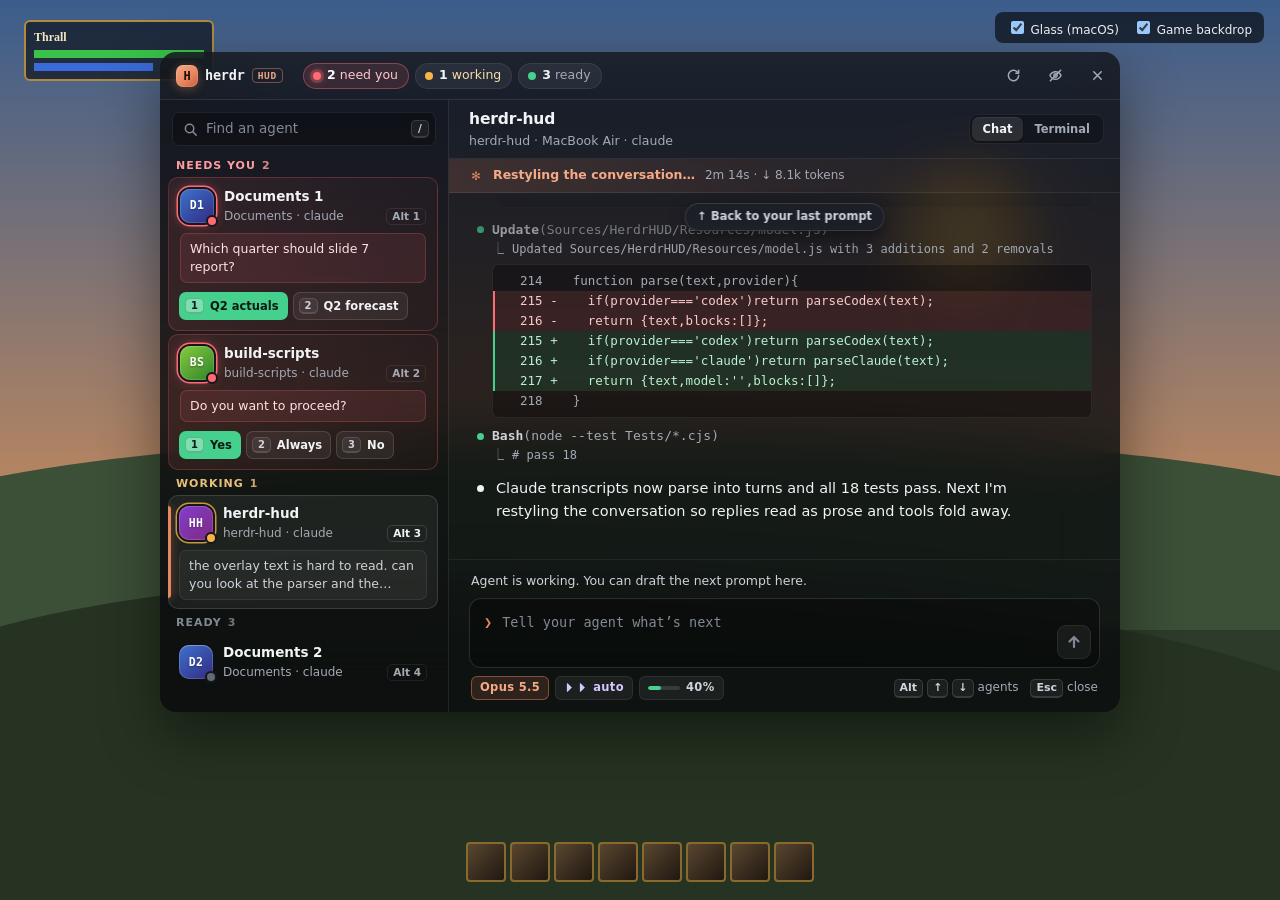
==== commit f9124a4b: "Back-to-prompt pill, keycap toast answers, roomier default panel The transcript fades under its top " ====
--- a/docs/mockup/index.html
+++ b/docs/mockup/index.html
@@ -11,8 +11,8 @@
 <header><div class="brand" aria-hidden="true"><span class="mark">H</span><span class="word">herdr</span><span class="tag">HUD</span></div><div id="summary" aria-label="Agent states"></div><div id="machines" aria-label="Machine connections"></div><div class="spacer"></div><button id="refresh" class="icon" title="Refresh agents" aria-label="Refresh agents"><svg viewBox="0 0 16 16" aria-hidden="true"><path d="M13.5 8a5.5 5.5 0 1 1-1.6-3.9M13.5 2.5v3h-3"/></svg></button><button id="hide" class="icon" title="Hide the HUD, including H. Restore it from the menu bar or tray icon." aria-label="Hide HUD"><svg viewBox="0 0 16 16" aria-hidden="true"><path d="M2 8s2.2-4 6-4 6 4 6 4-2.2 4-6 4-6-4-6-4Z"/><circle cx="8" cy="8" r="1.8"/><path d="M2.5 13.5l11-11"/></svg></button><button id="close" class="icon" title="Close panel (Esc)" aria-label="Close agent panel"><svg viewBox="0 0 16 16" aria-hidden="true"><path d="M4 4l8 8M12 4l-8 8"/></svg></button></header>
 <div id="notice" role="status" hidden></div>
 <main><aside><div class="search"><svg viewBox="0 0 16 16" aria-hidden="true"><circle cx="7" cy="7" r="4.5"/><path d="M10.5 10.5 14 14"/></svg><input id="search" type="search" placeholder="Find an agent" aria-label="Find an agent"><kbd>/</kbd></div><div class="roster-heading"><span>Agents</span><span id="count">0</span></div><div id="roster"></div></aside><div id="divider" role="separator" aria-label="Resize agent roster" tabindex="0"></div>
-<section class="conversation"><div class="conversation-header"><div class="conversation-title"><strong id="title">Your agents will appear here</strong><div id="identity" class="subtitle">Uses the machines already configured in Herdr</div></div><div class="spacer"></div><div class="switch" role="group" aria-label="View"><button id="chat" aria-pressed="true">Chat</button><button id="terminal" aria-pressed="false">Terminal</button></div></div><div id="working" hidden><span class="spark" aria-hidden="true"></span><span id="work-text">Working…</span><span id="work-time"></span></div><div id="output" tabindex="0" aria-label="Agent output"><div class="empty"><div class="empty-h">H</div><h2>Your agents, one keystroke away.</h2><p>Select an agent to read its latest output.<br>Your game stays right where it is.</p></div></div>
-<div id="composer"><div id="send-status" role="status">Choose an agent to get started.</div><div class="input"><span class="caret" aria-hidden="true">❯</span><textarea id="prompt" placeholder="Tell your agent what’s next" aria-label="Prompt to selected agent" title="Enter sends. Shift+Enter adds a new line." rows="2"></textarea><button id="send" disabled title="Send (Enter)" aria-label="Send prompt"><svg viewBox="0 0 16 16" aria-hidden="true"><path d="M8 13V3M3.5 7.5 8 3l4.5 4.5"/></svg></button></div><div class="composer-actions"><div id="chips" aria-label="Agent status line"></div><div id="hint"><span><kbd>Enter</kbd> send</span><span><kbd id="mod">Alt</kbd><kbd>↑</kbd><kbd>↓</kbd> agents</span><span><kbd>Esc</kbd> close</span></div></div><button id="reconcile" hidden>I checked Herdr. Allow another send</button></div></section></main>
+<section class="conversation"><div class="conversation-header"><div class="conversation-title"><strong id="title">Your agents will appear here</strong><div id="identity" class="subtitle">Uses the machines already configured in Herdr</div></div><div class="spacer"></div><div class="switch" role="group" aria-label="View"><button id="chat" aria-pressed="true">Chat</button><button id="terminal" aria-pressed="false">Terminal</button></div></div><div id="working" hidden><span class="spark" aria-hidden="true"></span><span id="work-text">Working…</span><span id="work-time"></span></div><div class="viewport"><button id="earlier" type="button" hidden>↑ Back to your last prompt</button><div id="output" tabindex="0" aria-label="Agent output"><div class="empty"><div class="empty-h">H</div><h2>Your agents, one keystroke away.</h2><p>Select an agent to read its latest output.<br>Your game stays right where it is.</p></div></div></div>
+<div id="composer"><div id="send-status" role="status">Choose an agent to get started.</div><div class="input"><span class="caret" aria-hidden="true">❯</span><textarea id="prompt" placeholder="Tell your agent what’s next" aria-label="Prompt to selected agent" title="Enter sends. Shift+Enter adds a new line." rows="2"></textarea><button id="send" disabled title="Send (Enter)" aria-label="Send prompt"><svg viewBox="0 0 16 16" aria-hidden="true"><path d="M8 13V3M3.5 7.5 8 3l4.5 4.5"/></svg></button></div><div class="composer-actions"><div id="chips" aria-label="Agent status line"></div><div id="hint"><span><kbd id="mod">Alt</kbd><kbd>↑</kbd><kbd>↓</kbd> agents</span><span><kbd>Esc</kbd> close</span></div></div><button id="reconcile" hidden>I checked Herdr. Allow another send</button></div></section></main>
 </div>
 <script src="fixtures.js"></script>
 <script src="../../Sources/HerdrHUD/Resources/model.js"></script>
--- a/Sources/HerdrHUD/Resources/style.css
+++ b/Sources/HerdrHUD/Resources/style.css
@@ -229,7 +229,7 @@
 #search::-webkit-search-cancel-button { display: none; }
 #search::placeholder, textarea::placeholder { color: var(--text-faint); }
 .roster-heading { display: none; }
-#roster { flex: 1; overflow: auto; padding: 0 2px 0 0; }
+#roster { flex: 1; overflow: auto; padding: 0 2px 8px 0; -webkit-mask-image: linear-gradient(#000 calc(100% - 22px), transparent); mask-image: linear-gradient(#000 calc(100% - 22px), transparent); }
 
 /* Group headings, like categories in a friends list. */
 .group {
@@ -243,7 +243,7 @@
   color: var(--text-faint);
 }
 .group:first-child { margin-top: 2px; }
-.group-count { font-family: var(--mono); font-weight: 600; letter-spacing: 0; opacity: .8; }
+.group-count { font-weight: 600; letter-spacing: 0; opacity: .85; }
 .group.blocked { color: #ff9ca1; }
 .group.unread { color: #9cc8ff; }
 .group.working { color: #e7c07a; }
@@ -294,9 +294,9 @@
 .agent-icon.idle .dot { background: var(--idle); }
 .agent.offline .agent-icon { filter: grayscale(1); }
 .agent-name { grid-area: name; min-width: 0; color: var(--text); font-weight: 620; font-size: var(--text-md); overflow: hidden; text-overflow: ellipsis; white-space: nowrap; }
-.agent-meta { grid-area: meta; min-width: 0; overflow: hidden; text-overflow: ellipsis; white-space: nowrap; font: var(--text-2xs)/1.5 var(--mono); color: var(--text-muted); }
-.agent-time { grid-area: time; font: var(--text-2xs)/1 var(--mono); color: var(--text-muted); }
-.agent-key { grid-area: key; justify-self: end; display: grid; place-items: center; min-width: 17px; height: 17px; padding: 0 4px; border-radius: 5px; border: 1px solid var(--line); font: 600 10.5px/1 var(--mono); color: var(--text-muted); }
+.agent-meta { grid-area: meta; min-width: 0; overflow: hidden; text-overflow: ellipsis; white-space: nowrap; font: 12px/1.45 var(--font); color: var(--text-muted); }
+.agent-time { grid-area: time; font: 500 11.5px/1 var(--font); font-variant-numeric: tabular-nums; color: var(--text-muted); }
+.agent-key { grid-area: key; justify-self: end; display: grid; place-items: center; min-width: 17px; height: 17px; padding: 0 5px; border-radius: 5px; border: 1px solid var(--line); font: 600 10.5px/1 var(--font); color: var(--text-muted); }
 .agent-key:empty { display: none; }
 .agent.selected .agent-key, .agent:hover .agent-key { color: var(--text); border-color: var(--line-strong); }
 .agent-abbr { display: none; }
@@ -333,7 +333,8 @@
 @container roster (min-width: 200px) {
   .agent-ask { display: block; }
   .ask-text { display: -webkit-box; -webkit-box-orient: vertical; -webkit-line-clamp: 2; overflow: hidden; overflow-wrap: anywhere; }
-  .agent.idle:not(.selected) .ask-text, .agent.done:not(.selected) .ask-text, .agent.working:not(.selected) .ask-text { -webkit-line-clamp: 1; }
+  .agent.working:not(.selected) .ask-text { -webkit-line-clamp: 1; }
+  .agent.idle:not(.selected) .agent-ask, .agent.done:not(.selected) .agent-ask { display: none; }
 }
 @container roster (max-width: 199px) {
   .agent-time, .agent-key, .agent-meta, .quick, kbd { display: none; }
@@ -363,7 +364,7 @@
 }
 .conversation-title { min-width: 0; }
 .conversation-header strong { display: block; font-size: var(--text-lg); font-weight: 680; letter-spacing: -.15px; overflow: hidden; text-overflow: ellipsis; white-space: nowrap; }
-.subtitle { margin-top: 3px; font: var(--text-xs)/1.3 var(--mono); color: var(--text-muted); overflow: hidden; text-overflow: ellipsis; white-space: nowrap; }
+.subtitle { margin-top: 3px; font: 12.5px/1.3 var(--font); color: var(--text-muted); overflow: hidden; text-overflow: ellipsis; white-space: nowrap; }
 #chips { display: flex; gap: 6px; min-width: 0; overflow: hidden; }
 #chips .chip {
   display: flex;
@@ -375,7 +376,7 @@
   border: 1px solid var(--line);
   background: var(--raised);
   color: var(--text-soft);
-  font: 600 var(--text-2xs)/1 var(--mono);
+  font: 600 var(--text-xs)/1 var(--font);
   white-space: nowrap;
 }
 #chips .chip.model { color: var(--accent-hi); border-color: var(--accent-line); background: var(--accent-soft); }
@@ -400,11 +401,34 @@
   border-bottom: 1px solid var(--line);
 }
 #work-text { font-weight: 600; color: var(--accent-hi); overflow: hidden; text-overflow: ellipsis; white-space: nowrap; }
-#work-time { font: var(--text-xs)/1 var(--mono); color: var(--text-muted); white-space: nowrap; }
+#work-time { font: 12px/1 var(--font); font-variant-numeric: tabular-nums; color: var(--text-muted); white-space: nowrap; }
 .spark { width: 14px; text-align: center; color: var(--accent); font: 700 14px/1 var(--mono); }
 .spark::before { content: "✻"; animation: spark 1.2s steps(1) infinite; }
 @keyframes spark { 0% { content: "·"; } 16% { content: "✢"; } 33% { content: "✳"; } 50% { content: "✶"; } 66% { content: "✻"; } 83% { content: "✽"; } }
 
+/* The transcript scrolls under a soft top edge; once you scroll, a pill
+   takes you back to the start of your latest exchange. */
+.viewport { position: relative; flex: 1; display: flex; min-height: 0; }
+#earlier {
+  position: absolute;
+  top: 10px;
+  left: 50%;
+  z-index: 3;
+  transform: translateX(-50%);
+  height: 28px;
+  padding: 0 12px;
+  border-radius: 999px;
+  border-color: var(--line-strong);
+  background: rgba(30, 33, 40, .92);
+  -webkit-backdrop-filter: blur(12px);
+  backdrop-filter: blur(12px);
+  box-shadow: 0 6px 18px rgba(0, 0, 0, .45);
+  font-size: var(--text-xs);
+  font-weight: 600;
+  color: var(--text-soft);
+}
+#earlier:hover { color: var(--text); background: rgba(44, 48, 57, .96); }
+#output.scrolled { -webkit-mask-image: linear-gradient(transparent, #000 56px); mask-image: linear-gradient(transparent, #000 56px); }
 #output {
   position: relative;
   flex: 1;
@@ -413,7 +437,6 @@
   overflow-wrap: anywhere;
   user-select: text;
 }
-#output.scrolled { -webkit-mask-image: linear-gradient(transparent, #000 36px); mask-image: linear-gradient(transparent, #000 36px); }
 #output.terminal { padding: var(--space-4) var(--space-5); background: rgba(0, 0, 0, .3); }
 #output > pre { margin: 0; white-space: pre-wrap; word-break: break-word; font: var(--text-sm)/1.6 var(--mono); color: var(--text-soft); }
 /* Terminal view: tables keep their columns, prose wraps under its own indent. */
@@ -424,7 +447,8 @@
 
 /* Turns, in Claude Code's shape. */
 .turn { max-width: 780px; margin: 0 auto; }
-.turn.user { margin-top: var(--space-4); margin-bottom: var(--space-3); }
+.turn.user { margin-top: var(--space-5); margin-bottom: var(--space-2); }
+.turn.user > .prompt-row { margin-bottom: var(--space-3); }
 .turn.user:first-child { margin-top: 0; }
 .turn.assistant { margin-bottom: var(--space-2); }
 .prompt-row {
@@ -432,8 +456,8 @@
   gap: 10px;
   padding: 10px 14px 10px 12px;
   border-radius: var(--radius);
-  background: rgba(255, 255, 255, .065);
-  border: 1px solid var(--line);
+  background: rgba(255, 255, 255, .07);
+  border: 1px solid var(--line-strong);
 }
 .caret { flex-shrink: 0; color: var(--accent); font: 700 var(--text-md)/1.62 var(--mono); }
 .bubble { min-width: 0; font-size: var(--text-body); line-height: var(--leading); color: var(--text); }
@@ -447,7 +471,7 @@
 .entry > .step { margin-top: calc(var(--text-body) * var(--leading) / 2 - 3.5px); }
 .reply { font-size: var(--text-body); line-height: var(--leading); color: var(--text); }
 .reply.context { color: var(--text-soft); }
-.result-line { display: flex; gap: 8px; min-width: 0; margin-left: 2px; font: var(--text-xs)/1.5 var(--mono); color: var(--text-muted); }
+.result-line { display: flex; gap: 8px; min-width: 0; margin-left: 2px; font: 12px/1.55 var(--mono); color: var(--text-muted); }
 .result-line .elbow { flex-shrink: 0; color: var(--text-faint); }
 .result-text { min-width: 0; overflow: hidden; text-overflow: ellipsis; white-space: nowrap; }
 .result-line.done .result-text::before { content: "✓ "; color: var(--done); }
@@ -494,12 +518,12 @@
 
 /* Tool calls: ⏺ Name(detail) on one line, ⎿ first result line under it. */
 .tool, .tool-run { margin: 6px 0; }
-.tool-head { display: flex; align-items: center; gap: 8px; min-width: 0; font: var(--text-sm)/1.5 var(--mono); color: var(--text-muted); white-space: nowrap; }
+.tool-head { display: flex; align-items: center; gap: 8px; min-width: 0; font: 13px/1.55 var(--mono); color: var(--text-muted); white-space: nowrap; }
 .tool-name { font-weight: 700; color: var(--text-soft); }
 .tool-detail { min-width: 0; overflow: hidden; text-overflow: ellipsis; color: var(--text-muted); }
 .tool > .result-line, .tool > summary > .result-line { padding-left: 13px; }
 details.tool > summary, .tool-run > summary { display: block; list-style: none; cursor: pointer; margin: 0 -8px; padding: 2px 8px; border-radius: 6px; }
-.tool-run > summary { display: flex; align-items: center; gap: 8px; font: var(--text-sm)/1.5 var(--mono); color: var(--text-muted); }
+.tool-run > summary { display: flex; align-items: center; gap: 8px; font: 13px/1.55 var(--mono); color: var(--text-muted); }
 details.tool > summary:hover, .tool-run > summary:hover { background: var(--hover); }
 details > summary::-webkit-details-marker { display: none; }
 .tool-run > summary::after { content: "›"; margin-left: 2px; color: var(--text-faint); transition: transform .15s; }
@@ -514,7 +538,7 @@
   border-radius: var(--radius-sm);
   border: 1px solid var(--line);
   background: rgba(0, 0, 0, .3);
-  font: var(--text-xs)/1.55 var(--mono);
+  font: 12.5px/1.6 var(--mono);
   color: var(--text-soft);
 }
 
@@ -585,7 +609,7 @@
 .dialog-desc { font-size: var(--text-xs); font-weight: 400; color: var(--text-muted); }
 .dialog-note { font-size: var(--text-xs); color: var(--text-muted); }
 
-.status-line { margin: var(--space-2) 0 var(--space-2) 1px; font: var(--text-xs)/1.5 var(--mono); color: var(--text-faint); }
+.status-line { margin: var(--space-2) 0 var(--space-2) 1px; font: 12px/1.5 var(--mono); color: var(--text-muted); }
 .status-line::before { content: "✻ "; color: var(--accent); }
 .recap {
   margin: var(--space-3) 0;
@@ -637,10 +661,10 @@
 #send:disabled { opacity: 1; color: var(--text-faint); background: var(--raised); border-color: var(--line); box-shadow: none; }
 #send:hover:not(:disabled) { filter: brightness(1.08); }
 .composer-actions { display: flex; align-items: center; justify-content: space-between; gap: var(--space-3); margin-top: var(--space-2); padding: 0 2px; }
-#send-status { margin: 0 2px var(--space-2); min-width: 0; overflow: hidden; text-overflow: ellipsis; white-space: nowrap; font-size: var(--text-xs); color: var(--text-muted); }
-#hint { display: flex; gap: var(--space-3); flex-shrink: 0; font-size: var(--text-xs); color: var(--text-muted); }
+#send-status { margin: 0 2px var(--space-2); min-width: 0; overflow: hidden; text-overflow: ellipsis; white-space: nowrap; font-size: 12.5px; color: var(--text-soft); }
+#hint { display: flex; gap: var(--space-3); flex-shrink: 0; font-size: 12px; color: var(--text-muted); }
 #hint span { display: flex; align-items: center; gap: 4px; white-space: nowrap; }
-#hint kbd { height: 17px; min-width: 17px; font-size: 10px; }
+#hint kbd { height: 19px; min-width: 19px; font-size: 11px; }
 #reconcile { margin-top: var(--space-2); font-size: var(--text-xs); }
 
 ::-webkit-scrollbar { width: 10px; height: 10px; }
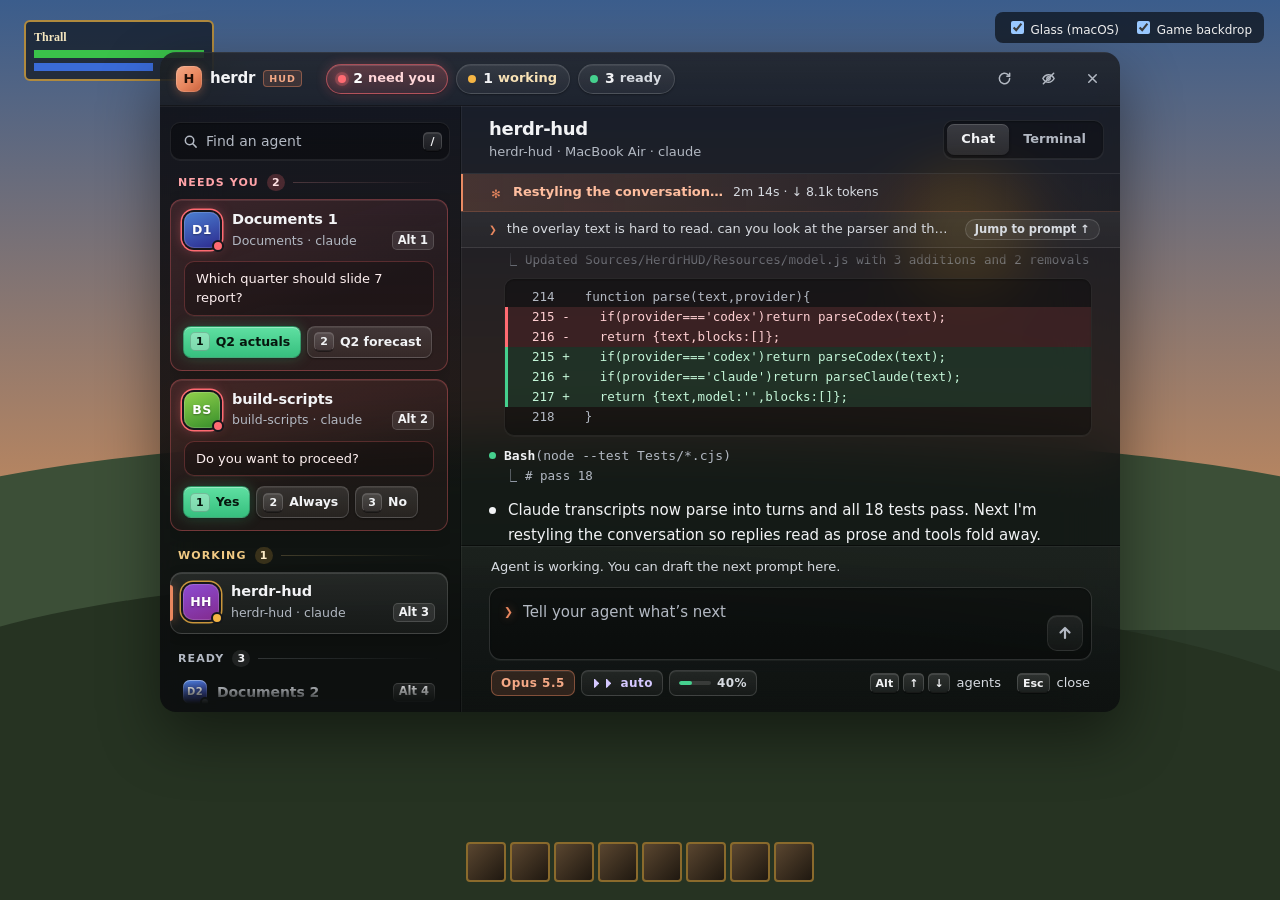
==== commit 5f3ad29c: "Adopt the AAA finish, a prompt band, a compact Ready list and a clearer toast The blind round 4 favo" ====
--- a/docs/mockup/index.html
+++ b/docs/mockup/index.html
@@ -11,9 +11,8 @@
 <header><div class="brand" aria-hidden="true"><span class="mark">H</span><span class="word">herdr</span><span class="tag">HUD</span></div><div id="summary" aria-label="Agent states"></div><div id="machines" aria-label="Machine connections"></div><div class="spacer"></div><button id="refresh" class="icon" title="Refresh agents" aria-label="Refresh agents"><svg viewBox="0 0 16 16" aria-hidden="true"><path d="M13.5 8a5.5 5.5 0 1 1-1.6-3.9M13.5 2.5v3h-3"/></svg></button><button id="hide" class="icon" title="Hide the HUD, including H. Restore it from the menu bar or tray icon." aria-label="Hide HUD"><svg viewBox="0 0 16 16" aria-hidden="true"><path d="M2 8s2.2-4 6-4 6 4 6 4-2.2 4-6 4-6-4-6-4Z"/><circle cx="8" cy="8" r="1.8"/><path d="M2.5 13.5l11-11"/></svg></button><button id="close" class="icon" title="Close panel (Esc)" aria-label="Close agent panel"><svg viewBox="0 0 16 16" aria-hidden="true"><path d="M4 4l8 8M12 4l-8 8"/></svg></button></header>
 <div id="notice" role="status" hidden></div>
 <main><aside><div class="search"><svg viewBox="0 0 16 16" aria-hidden="true"><circle cx="7" cy="7" r="4.5"/><path d="M10.5 10.5 14 14"/></svg><input id="search" type="search" placeholder="Find an agent" aria-label="Find an agent"><kbd>/</kbd></div><div class="roster-heading"><span>Agents</span><span id="count">0</span></div><div id="roster"></div></aside><div id="divider" role="separator" aria-label="Resize agent roster" tabindex="0"></div>
-<section class="conversation"><div class="conversation-header"><div class="conversation-title"><strong id="title">Your agents will appear here</strong><div id="identity" class="subtitle">Uses the machines already configured in Herdr</div></div><div class="spacer"></div><div class="switch" role="group" aria-label="View"><button id="chat" aria-pressed="true">Chat</button><button id="terminal" aria-pressed="false">Terminal</button></div></div><div id="working" hidden><span class="spark" aria-hidden="true"></span><span id="work-text">Working…</span><span id="work-time"></span></div><div class="viewport"><button id="earlier" type="button" hidden>↑ Back to your last prompt</button><div id="output" tabindex="0" aria-label="Agent output"><div class="empty"><div class="empty-h">H</div><h2>Your agents, one keystroke away.</h2><p>Select an agent to read its latest output.<br>Your game stays right where it is.</p></div></div></div>
-<div id="composer"><div id="send-status" role="status">Choose an agent to get started.</div><div class="input"><span class="caret" aria-hidden="true">❯</span><textarea id="prompt" placeholder="Tell your agent what’s next" aria-label="Prompt to selected agent" title="Enter sends. Shift+Enter adds a new line." rows="2"></textarea><button id="send" disabled title="Send (Enter)" aria-label="Send prompt"><svg viewBox="0 0 16 16" aria-hidden="true"><path d="M8 13V3M3.5 7.5 8 3l4.5 4.5"/></svg></button></div><div class="composer-actions"><div id="chips" aria-label="Agent status line"></div><div id="hint"><span><kbd id="mod">Alt</kbd><kbd>↑</kbd><kbd>↓</kbd> agents</span><span><kbd>Esc</kbd> close</span></div></div><button id="reconcile" hidden>I checked Herdr. Allow another send</button></div></section></main>
-</div>
+<section class="conversation"><div class="conversation-header"><div class="conversation-title"><strong id="title">Your agents will appear here</strong><div id="identity" class="subtitle">Uses the machines already configured in Herdr</div></div><div class="spacer"></div><div class="switch" role="group" aria-label="View"><button id="chat" aria-pressed="true">Chat</button><button id="terminal" aria-pressed="false">Terminal</button></div></div><div id="working" hidden><span class="spark" aria-hidden="true"></span><span id="work-text">Working…</span><span id="work-time"></span></div><div class="viewport"><button id="earlier" type="button" title="Back to your last prompt" hidden><span class="earlier-caret" aria-hidden="true">❯</span><span id="earlier-text">Your last prompt</span><span class="earlier-jump">Jump to prompt ↑</span></button><div id="output" tabindex="0" aria-label="Agent output"><div class="empty"><div class="empty-h">H</div><h2>Your agents, one keystroke away.</h2><p>Select an agent to read its latest output.<br>Your game stays right where it is.</p></div></div></div>
+<div id="composer"><div id="send-status" role="status">Choose an agent to get started.</div><div class="input"><span class="caret" aria-hidden="true">❯</span><textarea id="prompt" placeholder="Tell your agent what’s next" aria-label="Prompt to selected agent" title="Enter sends. Shift+Enter adds a new line." rows="2"></textarea><button id="send" disabled title="Send (Enter)" aria-label="Send prompt"><svg viewBox="0 0 16 16" aria-hidden="true"><path d="M8 13V3M3.5 7.5 8 3l4.5 4.5"/></svg></button></div><div class="composer-actions"><div id="chips" aria-label="Agent status line"></div><div id="hint"><span><kbd id="mod">Alt</kbd><kbd>↑</kbd><kbd>↓</kbd> agents</span><span><kbd>Esc</kbd> close</span></div></div><button id="reconcile" hidden>I checked Herdr. Allow another send</button></div></section></main></div>
 <script src="fixtures.js"></script>
 <script src="../../Sources/HerdrHUD/Resources/model.js"></script>
 <script src="../../Sources/HerdrHUD/Resources/render.js"></script>
--- a/Sources/HerdrHUD/Resources/style.css
+++ b/Sources/HerdrHUD/Resources/style.css
@@ -10,17 +10,21 @@
   --bg-top: #15181d;
   --surface: #13161b;
   --raised: rgba(255, 255, 255, .06);
-  --sunken: rgba(0, 0, 0, .28);
-  --hover: rgba(255, 255, 255, .045);
-  --line: rgba(255, 255, 255, .075);
-  --line-strong: rgba(255, 255, 255, .13);
-  --rim: rgba(255, 255, 255, .06);
+  --raised-hi: rgba(255, 255, 255, .09);
+  --sunken: rgba(0, 0, 0, .3);
+  --hover: rgba(255, 255, 255, .05);
+  --line: rgba(255, 255, 255, .08);
+  --line-strong: rgba(255, 255, 255, .14);
+  --rim: rgba(255, 255, 255, .07);
+  --hl: inset 0 1px 0 rgba(255, 255, 255, .07);
+  --hl-strong: inset 0 1px 0 rgba(255, 255, 255, .12);
+  --drop: 0 1px 2px rgba(0, 0, 0, .35);
 
   /* Text */
   --text: #f2f3f5;
-  --text-soft: #cfd3da;
-  --text-muted: #a3aab5;
-  --text-faint: #818995;
+  --text-soft: #d7dbe1;
+  --text-muted: #b3b9c3;
+  --text-faint: #8f97a3;
 
   /* Accent: Claude's terracotta, a touch brighter for a dark sheet over a game. */
   --accent: #e8875f;
@@ -46,11 +50,11 @@
   --font: -apple-system, BlinkMacSystemFont, "SF Pro Text", "Segoe UI Variable Text", "Segoe UI", "Inter", system-ui, sans-serif;
   --mono: ui-monospace, "SF Mono", SFMono-Regular, "Cascadia Code", "Cascadia Mono", "JetBrains Mono", Menlo, Consolas, monospace;
   --text-2xs: 11px;
-  --text-xs: 11.5px;
-  --text-sm: 12.5px;
-  --text-md: 13.5px;
-  --text-body: 14.5px;
-  --text-lg: 15.5px;
+  --text-xs: 12px;
+  --text-sm: 13px;
+  --text-md: 14px;
+  --text-body: 15px;
+  --text-lg: 17px;
   --leading: 1.62;
 
   /* Shape and rhythm */
@@ -93,7 +97,7 @@
   background: var(--bg);
   border: 1px solid var(--line-strong);
   border-radius: var(--radius-panel);
-  box-shadow: inset 0 1px 0 var(--rim);
+  box-shadow: inset 0 1px 0 rgba(255, 255, 255, .1), inset 0 0 0 1px rgba(0, 0, 0, .4);
 }
 
 button, input, textarea { font: inherit; color: inherit; }
@@ -101,19 +105,21 @@
   cursor: pointer;
   border: 1px solid var(--line);
   border-radius: var(--radius-sm);
-  background: var(--raised);
+  background: linear-gradient(var(--raised-hi), var(--raised));
+  box-shadow: var(--hl), var(--drop);
   padding: 6px 10px;
-  transition: background .12s, border-color .12s, color .12s, box-shadow .12s;
-}
-button:hover { background: rgba(255, 255, 255, .09); border-color: var(--line-strong); }
+  transition: background .14s, border-color .14s, color .14s, box-shadow .14s, filter .14s;
+}
+button:hover { background: linear-gradient(rgba(255, 255, 255, .13), rgba(255, 255, 255, .08)); border-color: var(--line-strong); }
+button:active:not(:disabled) { box-shadow: inset 0 1px 2px rgba(0, 0, 0, .35); }
 button:disabled { opacity: .4; cursor: default; }
 button:focus-visible, input:focus-visible, textarea:focus-visible, [tabindex]:focus-visible, summary:focus-visible {
   outline: 2px solid var(--accent);
   outline-offset: 2px;
 }
 svg { width: 15px; height: 15px; fill: none; stroke: currentColor; stroke-width: 1.6; stroke-linecap: round; stroke-linejoin: round; flex-shrink: 0; }
-button.icon { display: grid; place-items: center; width: 30px; height: 30px; padding: 0; border-color: transparent; background: none; color: var(--text-muted); }
-button.icon:hover { color: var(--text); background: var(--hover); border-color: var(--line); }
+button.icon { display: grid; place-items: center; width: 32px; height: 32px; padding: 0; border-color: transparent; background: none; box-shadow: none; color: var(--text-muted); }
+button.icon:hover { color: var(--text); background: var(--raised); border-color: var(--line); box-shadow: var(--hl); }
 #close:hover { color: #fff; background: rgba(255, 107, 114, .18); border-color: var(--blocked-line); }
 .spacer { flex: 1; }
 [hidden] { display: none !important; }
@@ -121,15 +127,16 @@
 kbd {
   display: inline-grid;
   place-items: center;
-  min-width: 18px;
-  height: 18px;
+  min-width: 19px;
+  height: 19px;
   padding: 0 5px;
-  border: 1px solid var(--line-strong);
-  border-bottom-width: 2px;
+  border: 1px solid rgba(255, 255, 255, .16);
+  border-bottom-color: rgba(0, 0, 0, .45);
   border-radius: 5px;
-  background: var(--raised);
-  color: var(--text-soft);
-  font: 600 10.5px/1 var(--font);
+  background: linear-gradient(rgba(255, 255, 255, .13), rgba(255, 255, 255, .06));
+  box-shadow: inset 0 1px 0 rgba(255, 255, 255, .1), 0 1px 0 rgba(0, 0, 0, .4);
+  color: var(--text);
+  font: 650 11px/1 var(--font);
 }
 
 /* Header: brand, live state pills, then quiet window controls. */
@@ -137,46 +144,53 @@
   display: flex;
   align-items: center;
   gap: var(--space-3);
-  min-height: 48px;
-  padding: 0 var(--space-2) 0 var(--space-4);
-  border-bottom: 1px solid var(--line);
-  background: linear-gradient(var(--bg-top), transparent);
-}
-.brand { display: flex; align-items: center; gap: 7px; flex-shrink: 0; }
+  min-height: 54px;
+  padding: 0 var(--space-3) 0 var(--space-4);
+  border-bottom: 1px solid rgba(0, 0, 0, .45);
+  background: linear-gradient(rgba(255, 255, 255, .055), rgba(255, 255, 255, .02));
+  box-shadow: inset 0 1px 0 rgba(255, 255, 255, .06), 0 1px 0 rgba(255, 255, 255, .05);
+  position: relative;
+  z-index: 1;
+}
+.brand { display: flex; align-items: center; gap: 8px; flex-shrink: 0; }
 .mark {
   display: grid;
   place-items: center;
-  width: 22px;
-  height: 22px;
-  border-radius: 7px;
+  width: 26px;
+  height: 26px;
+  border-radius: 8px;
   background: linear-gradient(140deg, var(--accent-hi), var(--accent) 55%, #c85f3a);
   box-shadow: 0 0 0 1px rgba(255, 255, 255, .14) inset, 0 2px 10px rgba(232, 135, 95, .35);
   color: var(--accent-ink);
-  font: 800 12px/1 var(--mono);
-}
-.word { font: 650 13.5px/1 var(--mono); letter-spacing: -.2px; }
-.tag { padding: 2px 5px; border-radius: 4px; border: 1px solid var(--accent-line); color: var(--accent-hi); font: 700 9.5px/1 var(--mono); letter-spacing: .08em; }
-
-#summary { display: flex; gap: 6px; min-width: 0; margin-left: var(--space-2); overflow: hidden; }
+  font: 800 13px/1 var(--font);
+}
+.word { font: 720 15px/1 var(--font); letter-spacing: -.25px; }
+.tag { padding: 3px 5px; border-radius: 4px; border: 1px solid var(--accent-line); background: var(--accent-soft); color: var(--accent-hi); font: 750 9.5px/1 var(--font); letter-spacing: .12em; }
+
+#summary { display: flex; gap: 8px; min-width: 0; margin: -10px -10px -10px 2px; padding: 10px; overflow: hidden; }
 .pill {
   display: flex;
   align-items: center;
-  gap: 6px;
-  height: 26px;
-  padding: 0 10px 0 9px;
+  gap: 7px;
+  height: 30px;
+  padding: 0 12px 0 11px;
   border-radius: 999px;
-  border-color: var(--line);
-  background: var(--raised);
+  border: 1px solid var(--line-strong);
+  background: linear-gradient(rgba(255, 255, 255, .08), rgba(255, 255, 255, .035));
+  box-shadow: var(--hl), var(--drop);
   font-size: var(--text-sm);
-  color: var(--text-muted);
+  font-weight: 550;
+  color: var(--text-soft);
   white-space: nowrap;
 }
-.pill b { color: var(--text); font-weight: 700; font-variant-numeric: tabular-nums; }
+.pill b { color: var(--text); font-size: 14px; font-weight: 750; font-variant-numeric: tabular-nums; }
 .pill-label { margin-left: -2px; }
-.pill.blocked { background: var(--blocked-soft); border-color: var(--blocked-line); color: #ffc9cc; }
+.pill.blocked { background: linear-gradient(rgba(255, 107, 114, .26), rgba(255, 107, 114, .13)); border-color: rgba(255, 107, 114, .55); color: #ffd6d8; box-shadow: inset 0 1px 0 rgba(255, 190, 194, .18), 0 0 12px rgba(255, 107, 114, .24), var(--drop); }
+.pill:hover { border-color: rgba(255, 255, 255, .24); }
+.pill.blocked:hover { border-color: rgba(255, 107, 114, .75); }
 .pill.blocked b { color: #fff; }
-.pill.unread { background: var(--unread-soft); border-color: var(--unread-line); color: #cfe4ff; }
-.pill.working { color: #f6dcaa; }
+.pill.unread { background: linear-gradient(rgba(94, 169, 255, .24), rgba(94, 169, 255, .12)); border-color: var(--unread-line); color: #d8e9ff; }
+.pill.working { color: #f8e2b6; }
 
 #machines { display: flex; gap: var(--space-3); min-width: 0; overflow: hidden; font-size: var(--text-xs); color: var(--text-muted); white-space: nowrap; }
 .machine { display: flex; gap: 6px; align-items: center; }
@@ -203,31 +217,34 @@
 /* Layout */
 main { flex: 1; display: flex; min-height: 0; }
 aside {
-  width: 288px;
+  width: 300px;
   min-width: 56px;
   max-width: 42%;
   display: flex;
   flex-direction: column;
-  padding: var(--space-3) var(--space-2) var(--space-2);
-  background: var(--surface);
+  padding: var(--space-4) 10px var(--space-2);
+  background: linear-gradient(rgba(0, 0, 0, .1), rgba(0, 0, 0, .04)), var(--surface);
   container: roster / inline-size;
 }
 .search {
   display: flex;
   align-items: center;
   gap: var(--space-2);
-  margin: 0 var(--space-1) var(--space-3);
-  padding: 0 6px 0 10px;
-  height: 34px;
+  margin: 0 0 var(--space-3);
+  padding: 0 7px 0 12px;
+  height: 38px;
   border: 1px solid var(--line);
-  border-radius: var(--radius-sm);
+  border-radius: var(--radius);
   background: var(--sunken);
-  color: var(--text-faint);
-}
-.search:focus-within { border-color: var(--accent-line); box-shadow: 0 0 0 3px var(--accent-soft); }
+  box-shadow: inset 0 1px 2px rgba(0, 0, 0, .35), 0 1px 0 rgba(255, 255, 255, .05);
+  color: var(--text-muted);
+  font-size: var(--text-md);
+  transition: border-color .14s, box-shadow .14s;
+}
+.search:focus-within { border-color: var(--accent-line); box-shadow: inset 0 1px 2px rgba(0, 0, 0, .35), 0 0 0 3px var(--accent-soft), 0 0 16px rgba(232, 135, 95, .18); }
 #search { flex: 1; min-width: 0; padding: 0; border: 0; background: none; outline: none; color: var(--text); }
 #search::-webkit-search-cancel-button { display: none; }
-#search::placeholder, textarea::placeholder { color: var(--text-faint); }
+#search::placeholder, textarea::placeholder { color: var(--text-muted); }
 .roster-heading { display: none; }
 #roster { flex: 1; overflow: auto; padding: 0 2px 8px 0; -webkit-mask-image: linear-gradient(#000 calc(100% - 22px), transparent); mask-image: linear-gradient(#000 calc(100% - 22px), transparent); }
 
@@ -235,41 +252,46 @@
 .group {
   display: flex;
   align-items: center;
-  gap: 6px;
-  margin: var(--space-2) var(--space-2) 6px;
-  font: 700 var(--text-2xs)/1 var(--font);
-  letter-spacing: .09em;
+  gap: 8px;
+  margin: var(--space-4) var(--space-2) var(--space-2);
+  font: 750 var(--text-2xs)/1 var(--font);
+  letter-spacing: .1em;
   text-transform: uppercase;
-  color: var(--text-faint);
-}
+  color: var(--text-muted);
+}
+.group::after { content: ""; flex: 1; height: 1px; background: linear-gradient(90deg, currentColor, transparent); opacity: .22; }
 .group:first-child { margin-top: 2px; }
-.group-count { font-weight: 600; letter-spacing: 0; opacity: .85; }
-.group.blocked { color: #ff9ca1; }
-.group.unread { color: #9cc8ff; }
-.group.working { color: #e7c07a; }
+.group-count { display: inline-grid; place-items: center; min-width: 18px; height: 17px; padding: 0 5px; border-radius: 999px; background: rgba(255, 255, 255, .08); font-weight: 750; letter-spacing: 0; color: var(--text); font-variant-numeric: tabular-nums; }
+.group.blocked { color: #ffa3a8; }
+.group.blocked .group-count { background: rgba(255, 107, 114, .22); color: #ffe1e3; }
+.group.unread { color: #a6ceff; }
+.group.unread .group-count { background: rgba(94, 169, 255, .2); color: #e1eeff; }
+.group.working { color: #f0c983; }
+.group.working .group-count { background: rgba(245, 181, 68, .18); color: #fcebc8; }
 
 /* Roster cards. They reflow with the roster's width (drag the divider): a rail
    of monograms below 120px, monogram and title below 200px, then everything. */
 .agent {
   position: relative;
   display: grid;
-  grid-template-columns: 34px minmax(0, 1fr) auto;
+  grid-template-columns: 36px minmax(0, 1fr) auto;
   grid-template-areas: "icon name time" "icon meta key" "ask ask ask";
-  column-gap: 10px;
-  row-gap: 1px;
+  column-gap: 12px;
+  row-gap: 2px;
   align-items: center;
   width: 100%;
-  margin-bottom: 3px;
-  padding: 8px 10px;
+  margin-bottom: 4px;
+  padding: 9px 12px;
   text-align: left;
   border: 1px solid transparent;
-  border-radius: var(--radius);
+  border-radius: var(--radius-lg);
   background: transparent;
-}
-.agent:hover { background: var(--hover); border-color: var(--line); }
-.agent.selected { background: var(--raised); border-color: var(--line-strong); }
-.agent.selected::before { content: ""; position: absolute; left: -1px; top: 10px; bottom: 10px; width: 3px; border-radius: 0 3px 3px 0; background: var(--accent); box-shadow: 0 0 10px rgba(232, 135, 95, .6); }
-.agent.blocked { background: linear-gradient(90deg, rgba(255, 107, 114, .1), rgba(255, 107, 114, .03)); border-color: rgba(255, 107, 114, .24); }
+  box-shadow: none;
+}
+.agent:hover { background: var(--hover); border-color: var(--line); box-shadow: var(--hl); }
+.agent.selected { background: linear-gradient(rgba(255, 255, 255, .09), rgba(255, 255, 255, .045)); border-color: var(--line-strong); box-shadow: var(--hl-strong), 0 2px 10px rgba(0, 0, 0, .25); }
+.agent.selected::before { content: ""; position: absolute; left: -1px; top: 12px; bottom: 12px; width: 3px; border-radius: 0 3px 3px 0; background: var(--accent); box-shadow: 0 0 10px rgba(232, 135, 95, .7); }
+.agent.blocked { background: linear-gradient(90deg, rgba(255, 107, 114, .12), rgba(255, 107, 114, .04)); border-color: rgba(255, 107, 114, .28); }
 .agent.blocked:hover, .agent.blocked.selected { border-color: var(--blocked-line); }
 .agent.offline { opacity: .5; }
 .agent-icon {
@@ -277,14 +299,14 @@
   position: relative;
   display: grid;
   place-items: center;
-  width: 34px;
-  height: 34px;
+  width: 36px;
+  height: 36px;
   border-radius: 10px;
-  background: linear-gradient(140deg, hsl(var(--hue, 220) 58% 52%), hsl(calc(var(--hue, 220) + 28) 52% 34%));
-  box-shadow: inset 0 0 0 1px rgba(255, 255, 255, .16), inset 0 1px 0 rgba(255, 255, 255, .2);
+  background: linear-gradient(160deg, hsl(var(--hue, 220) 60% 56%), hsl(calc(var(--hue, 220) + 24) 54% 36%));
+  box-shadow: inset 0 0 0 1px rgba(255, 255, 255, .16), inset 0 1px 0 rgba(255, 255, 255, .28);
   color: #fff;
-  font: 750 11.5px/1 var(--mono);
-  letter-spacing: .02em;
+  font: 780 12.5px/1 var(--font);
+  letter-spacing: .03em;
   text-shadow: 0 1px 2px rgba(0, 0, 0, .35);
 }
 .agent-icon .dot { position: absolute; right: -4px; bottom: -4px; width: 12px; height: 12px; border: 2.5px solid #15171c; box-shadow: none; }
@@ -293,10 +315,10 @@
 .agent-icon.unread { box-shadow: inset 0 0 0 1px rgba(255, 255, 255, .16), 0 0 0 2px #15171c, 0 0 0 3.5px rgba(94, 169, 255, .85); }
 .agent-icon.idle .dot { background: var(--idle); }
 .agent.offline .agent-icon { filter: grayscale(1); }
-.agent-name { grid-area: name; min-width: 0; color: var(--text); font-weight: 620; font-size: var(--text-md); overflow: hidden; text-overflow: ellipsis; white-space: nowrap; }
-.agent-meta { grid-area: meta; min-width: 0; overflow: hidden; text-overflow: ellipsis; white-space: nowrap; font: 12px/1.45 var(--font); color: var(--text-muted); }
-.agent-time { grid-area: time; font: 500 11.5px/1 var(--font); font-variant-numeric: tabular-nums; color: var(--text-muted); }
-.agent-key { grid-area: key; justify-self: end; display: grid; place-items: center; min-width: 17px; height: 17px; padding: 0 5px; border-radius: 5px; border: 1px solid var(--line); font: 600 10.5px/1 var(--font); color: var(--text-muted); }
+.agent-name { grid-area: name; min-width: 0; color: var(--text); font-weight: 680; font-size: 14.5px; line-height: 1.3; letter-spacing: -.1px; overflow: hidden; text-overflow: ellipsis; white-space: nowrap; }
+.agent-meta { grid-area: meta; min-width: 0; overflow: hidden; text-overflow: ellipsis; white-space: nowrap; font: 12.5px/1.4 var(--font); color: var(--text-muted); }
+.agent-time { grid-area: time; font: 550 12px/1 var(--font); font-variant-numeric: tabular-nums; color: var(--text-muted); }
+.agent-key { grid-area: key; justify-self: end; display: grid; place-items: center; min-width: 20px; height: 19px; padding: 0 5px; border-radius: 5px; border: 1px solid var(--line-strong); background: rgba(255, 255, 255, .05); font: 650 11.5px/1 var(--font); color: var(--text); background: rgba(255, 255, 255, .09); }
 .agent-key:empty { display: none; }
 .agent.selected .agent-key, .agent:hover .agent-key { color: var(--text); border-color: var(--line-strong); }
 .agent-abbr { display: none; }
@@ -304,51 +326,63 @@
   grid-area: ask;
   display: none;
   min-width: 0;
-  margin-top: 7px;
-  padding: 6px 9px;
-  border-radius: var(--radius-sm);
-  background: rgba(255, 255, 255, .04);
+  margin-top: 9px;
+  padding: 7px 11px;
+  border-radius: var(--radius);
+  background: rgba(0, 0, 0, .22);
   border: 1px solid var(--line);
+  box-shadow: 0 1px 0 rgba(255, 255, 255, .04);
   color: var(--text-soft);
   font-size: var(--text-sm);
-  line-height: 1.45;
-}
-.agent.blocked .agent-ask { background: rgba(255, 107, 114, .1); border-color: rgba(255, 107, 114, .22); color: #ffe3e4; }
+  line-height: 1.5;
+}
+.agent.blocked .agent-ask { background: rgba(0, 0, 0, .22); border-color: rgba(255, 107, 114, .26); color: #fff1f1; font-weight: 520; }
 
 /* Answer a needs-you card from the roster. */
-.agent-wrap { margin-bottom: 3px; border-radius: var(--radius); }
+.agent-wrap { margin-bottom: 8px; border-radius: var(--radius-lg); }
 .agent-wrap > .agent { margin-bottom: 0; }
-.agent-wrap.blocked { background: linear-gradient(90deg, rgba(255, 107, 114, .1), rgba(255, 107, 114, .03)); border: 1px solid rgba(255, 107, 114, .24); }
-.agent-wrap.blocked > .agent { background: none; border-color: transparent; }
-.agent-wrap.blocked > .agent.selected { background: rgba(255, 255, 255, .04); }
-.quick { display: flex; gap: 5px; padding: 0 10px 10px; }
-.quick-answer { flex: 0 1 auto; display: flex; align-items: center; gap: 6px; min-width: 0; height: 28px; padding: 0 8px 0 5px; border-radius: 7px; font-size: var(--text-xs); font-weight: 600; color: var(--text); background: rgba(255, 255, 255, .06); border-color: var(--line-strong); }
-.quick-answer kbd { min-width: 16px; height: 16px; font-size: 10px; }
+.agent-wrap.blocked { background: linear-gradient(160deg, rgba(255, 107, 114, .15), rgba(255, 107, 114, .05) 60%); border: 1px solid rgba(255, 107, 114, .32); box-shadow: inset 0 1px 0 rgba(255, 170, 175, .12), 0 4px 14px rgba(0, 0, 0, .2); }
+.agent-wrap.blocked > .agent { background: none; border-color: transparent; box-shadow: none; }
+.agent-wrap.blocked > .agent.selected { background: none; box-shadow: none; }
+.agent-wrap.blocked:has(> .agent.selected) { border-color: rgba(255, 107, 114, .6); background: linear-gradient(160deg, rgba(255, 107, 114, .2), rgba(255, 107, 114, .07) 60%); box-shadow: inset 0 1px 0 rgba(255, 170, 175, .18), 0 0 18px rgba(255, 107, 114, .18), 0 4px 14px rgba(0, 0, 0, .25); }
+.quick { display: flex; gap: 6px; padding: 0 12px 12px; }
+.quick-answer { flex: 0 1 auto; display: flex; align-items: center; gap: 6px; min-width: 0; height: 32px; padding: 0 10px 0 6px; border-radius: 8px; font-size: 12.5px; font-weight: 650; color: var(--text); background: linear-gradient(rgba(255, 255, 255, .11), rgba(255, 255, 255, .05)); border-color: rgba(255, 255, 255, .16); }
+.quick-answer kbd { min-width: 19px; height: 19px; font-size: 11px; }
 .quick-label { overflow: hidden; text-overflow: ellipsis; white-space: nowrap; }
-.quick-answer.primary { color: #0d1a12; background: var(--done); border-color: transparent; }
-.quick-answer.primary kbd { color: #0d1a12; background: rgba(255, 255, 255, .3); border-color: rgba(0, 0, 0, .2); }
+.quick-answer.primary { color: #06150d; background: linear-gradient(#5fe0a2, #36bf7e); border-color: rgba(0, 0, 0, .25); box-shadow: inset 0 1px 0 rgba(255, 255, 255, .35), 0 0 14px rgba(69, 208, 142, .28), var(--drop); }
+.quick-answer.primary kbd { color: #06150d; background: rgba(255, 255, 255, .32); border-color: rgba(0, 0, 0, .18); box-shadow: none; }
 .quick-answer.deny:hover { border-color: var(--blocked-line); background: var(--blocked-soft); }
-.quick-answer.primary:hover:not(:disabled) { filter: brightness(1.08); background: var(--done); }
+.quick-answer:hover:not(:disabled) { border-color: rgba(255, 255, 255, .26); }
+.quick-answer.primary:hover:not(:disabled) { filter: brightness(1.08); border-color: rgba(0, 0, 0, .25); background: linear-gradient(#5fe0a2, #36bf7e); box-shadow: inset 0 1px 0 rgba(255, 255, 255, .4), 0 0 20px rgba(69, 208, 142, .45), var(--drop); }
 
 @container roster (min-width: 200px) {
   .agent-ask { display: block; }
   .ask-text { display: -webkit-box; -webkit-box-orient: vertical; -webkit-line-clamp: 2; overflow: hidden; overflow-wrap: anywhere; }
   .agent.working:not(.selected) .ask-text { -webkit-line-clamp: 1; }
   .agent.idle:not(.selected) .agent-ask, .agent.done:not(.selected) .agent-ask { display: none; }
+  /* The open agent's conversation is already on the right. */
+  .agent.selected:not(.blocked) .agent-ask { display: none; }
+  /* Ready agents are one compact row each so the whole fleet fits in view. */
+  .agent.idle:not(.selected), .agent.done:not(.selected) { grid-template-columns: 24px minmax(0, 1fr) auto auto; grid-template-areas: "icon name time key"; column-gap: 10px; padding: 4px 12px; }
+  .agent.idle:not(.selected) .agent-meta, .agent.done:not(.selected) .agent-meta { display: none; }
+  .agent.idle:not(.selected) .agent-icon, .agent.done:not(.selected) .agent-icon { width: 24px; height: 24px; border-radius: 7px; font-size: 10px; }
+  .agent.idle:not(.selected) .agent-icon .dot, .agent.done:not(.selected) .agent-icon .dot { width: 10px; height: 10px; right: -3px; bottom: -3px; border-width: 2px; }
+  .agent.idle:not(.selected) .agent-name, .agent.done:not(.selected) .agent-name { font-size: 14px; font-weight: 600; color: var(--text-soft); }
 }
 @container roster (max-width: 199px) {
   .agent-time, .agent-key, .agent-meta, .quick, kbd { display: none; }
-  .agent { grid-template-columns: 34px minmax(0, 1fr); grid-template-areas: "icon name"; }
+  .agent { grid-template-columns: 36px minmax(0, 1fr); grid-template-areas: "icon name"; }
 }
 @container roster (max-width: 119px) {
   .search, .group span:first-child { display: none; }
-  .group { justify-content: center; margin: var(--space-2) 0 4px; }
+  .group { justify-content: center; margin: var(--space-3) 0 6px; }
+  .group::after { display: none; }
   .agent { grid-template-columns: 1fr; grid-template-areas: "icon"; justify-items: center; padding: 6px 2px; }
   .agent.selected::before { top: 8px; bottom: 8px; }
   .agent-name { display: none; }
 }
 
-#divider { width: 1px; background: var(--line); cursor: col-resize; flex-shrink: 0; position: relative; }
+#divider { width: 1px; background: rgba(0, 0, 0, .45); box-shadow: 1px 0 0 rgba(255, 255, 255, .05); cursor: col-resize; flex-shrink: 0; position: relative; }
 #divider::after { content: ""; position: absolute; inset: 0 -3px; }
 #divider:hover, #divider:focus { background: var(--accent); }
 
@@ -358,25 +392,26 @@
   display: flex;
   align-items: center;
   gap: var(--space-3);
-  min-height: 58px;
-  padding: var(--space-2) var(--space-4) var(--space-2) var(--space-5);
+  min-height: 68px;
+  padding: var(--space-3) var(--space-4) var(--space-3) var(--space-6);
   border-bottom: 1px solid var(--line);
 }
 .conversation-title { min-width: 0; }
-.conversation-header strong { display: block; font-size: var(--text-lg); font-weight: 680; letter-spacing: -.15px; overflow: hidden; text-overflow: ellipsis; white-space: nowrap; }
-.subtitle { margin-top: 3px; font: 12.5px/1.3 var(--font); color: var(--text-muted); overflow: hidden; text-overflow: ellipsis; white-space: nowrap; }
+.conversation-header strong { display: block; font-size: 18px; line-height: 1.25; font-weight: 720; letter-spacing: -.3px; overflow: hidden; text-overflow: ellipsis; white-space: nowrap; }
+.subtitle { margin-top: 3px; font: 13px/1.3 var(--font); color: var(--text-muted); overflow: hidden; text-overflow: ellipsis; white-space: nowrap; }
 #chips { display: flex; gap: 6px; min-width: 0; overflow: hidden; }
 #chips .chip {
   display: flex;
   align-items: center;
   gap: 6px;
-  height: 24px;
-  padding: 0 8px;
-  border-radius: 6px;
-  border: 1px solid var(--line);
-  background: var(--raised);
+  height: 26px;
+  padding: 0 9px;
+  border-radius: 7px;
+  border: 1px solid var(--line-strong);
+  background: linear-gradient(rgba(255, 255, 255, .08), rgba(255, 255, 255, .035));
+  box-shadow: var(--hl);
   color: var(--text-soft);
-  font: 600 var(--text-xs)/1 var(--font);
+  font: 650 var(--text-xs)/1 var(--font);
   white-space: nowrap;
 }
 #chips .chip.model { color: var(--accent-hi); border-color: var(--accent-line); background: var(--accent-soft); }
@@ -384,56 +419,61 @@
 .meter { width: 32px; height: 4px; border-radius: 2px; background: rgba(255, 255, 255, .12); overflow: hidden; }
 .meter span { display: block; height: 100%; border-radius: 2px; background: var(--done); }
 .chip.high .meter span { background: var(--working); }
-.switch { display: flex; flex-shrink: 0; padding: 2px; border-radius: 9px; border: 1px solid var(--line); background: var(--sunken); }
-.switch button { padding: 4px 11px; font-size: var(--text-xs); font-weight: 600; border: 0; border-radius: 7px; background: none; color: var(--text-muted); }
-.switch button[aria-pressed=true] { background: rgba(255, 255, 255, .1); color: var(--text); box-shadow: 0 1px 2px rgba(0, 0, 0, .3), inset 0 1px 0 rgba(255, 255, 255, .06); }
+.switch { display: flex; flex-shrink: 0; padding: 3px; border-radius: 10px; border: 1px solid var(--line); background: var(--sunken); box-shadow: inset 0 1px 2px rgba(0, 0, 0, .35), 0 1px 0 rgba(255, 255, 255, .05); }
+.switch button { padding: 6px 14px; font-size: var(--text-sm); font-weight: 650; border: 0; border-radius: 7px; background: none; box-shadow: none; color: var(--text-muted); }
+.switch button:hover { color: var(--text); background: var(--hover); }
+.switch button[aria-pressed=true] { background: linear-gradient(rgba(255, 255, 255, .16), rgba(255, 255, 255, .09)); color: var(--text); box-shadow: inset 0 1px 0 rgba(255, 255, 255, .14), 0 1px 3px rgba(0, 0, 0, .45); }
 
 /* Working strip: Claude Code's own spinner line, live. */
 #working {
   display: flex;
   align-items: center;
   gap: 10px;
-  min-height: 34px;
-  padding: 0 var(--space-5);
+  min-height: 38px;
+  padding: 0 var(--space-6);
   font-size: var(--text-sm);
   color: var(--text-soft);
-  background: linear-gradient(90deg, rgba(232, 135, 95, .16), rgba(232, 135, 95, .03) 70%, transparent);
-  border-bottom: 1px solid var(--line);
-}
-#work-text { font-weight: 600; color: var(--accent-hi); overflow: hidden; text-overflow: ellipsis; white-space: nowrap; }
-#work-time { font: 12px/1 var(--font); font-variant-numeric: tabular-nums; color: var(--text-muted); white-space: nowrap; }
+  background: linear-gradient(90deg, rgba(232, 135, 95, .2), rgba(232, 135, 95, .05) 70%, transparent);
+  border-bottom: 1px solid rgba(232, 135, 95, .2);
+  box-shadow: inset 2px 0 0 var(--accent);
+}
+#work-text { font-weight: 650; color: #ffbe9f; overflow: hidden; text-overflow: ellipsis; white-space: nowrap; }
+#work-time { font: 500 12.5px/1 var(--font); font-variant-numeric: tabular-nums; color: var(--text-soft); white-space: nowrap; }
 .spark { width: 14px; text-align: center; color: var(--accent); font: 700 14px/1 var(--mono); }
 .spark::before { content: "✻"; animation: spark 1.2s steps(1) infinite; }
 @keyframes spark { 0% { content: "·"; } 16% { content: "✢"; } 33% { content: "✳"; } 50% { content: "✶"; } 66% { content: "✻"; } 83% { content: "✽"; } }
 
-/* The transcript scrolls under a soft top edge; once you scroll, a pill
-   takes you back to the start of your latest exchange. */
-.viewport { position: relative; flex: 1; display: flex; min-height: 0; }
+/* The transcript scrolls under a soft top edge. Once your latest prompt is out
+   of view, a band above the transcript repeats it and jumps back to it. */
+.viewport { position: relative; flex: 1; display: flex; flex-direction: column; min-height: 0; }
 #earlier {
-  position: absolute;
-  top: 10px;
-  left: 50%;
-  z-index: 3;
-  transform: translateX(-50%);
-  height: 28px;
-  padding: 0 12px;
-  border-radius: 999px;
-  border-color: var(--line-strong);
-  background: rgba(30, 33, 40, .92);
-  -webkit-backdrop-filter: blur(12px);
-  backdrop-filter: blur(12px);
-  box-shadow: 0 6px 18px rgba(0, 0, 0, .45);
-  font-size: var(--text-xs);
-  font-weight: 600;
+  display: flex;
+  align-items: center;
+  gap: 10px;
+  flex: none;
+  width: 100%;
+  height: 36px;
+  padding: 0 var(--space-5) 0 var(--space-6);
+  border: 0;
+  border-bottom: 1px solid var(--line);
+  border-radius: 0;
+  background: linear-gradient(rgba(255, 255, 255, .055), rgba(255, 255, 255, .025));
+  box-shadow: none;
+  text-align: left;
   color: var(--text-soft);
 }
-#earlier:hover { color: var(--text); background: rgba(44, 48, 57, .96); }
-#output.scrolled { -webkit-mask-image: linear-gradient(transparent, #000 56px); mask-image: linear-gradient(transparent, #000 56px); }
+#earlier[hidden] { display: none; }
+.earlier-caret { flex: none; font: 700 13px/1 var(--mono); color: var(--accent); }
+#earlier-text { flex: 1; min-width: 0; overflow: hidden; text-overflow: ellipsis; white-space: nowrap; font-size: var(--text-sm); color: var(--text-soft); }
+.earlier-jump { flex: none; padding: 3px 9px; border-radius: 999px; border: 1px solid var(--line-strong); background: rgba(255, 255, 255, .06); font: 650 11.5px/1.2 var(--font); color: var(--text-soft); }
+#earlier:hover { background: rgba(255, 255, 255, .07); }
+#earlier:hover .earlier-jump { color: var(--text); border-color: rgba(255, 255, 255, .3); }
+#output.scrolled { -webkit-mask-image: linear-gradient(transparent, #000 28px); mask-image: linear-gradient(transparent, #000 28px); }
 #output {
   position: relative;
   flex: 1;
   overflow: auto;
-  padding: var(--space-4) var(--space-6) var(--space-6);
+  padding: var(--space-5) var(--space-6) var(--space-6);
   overflow-wrap: anywhere;
   user-select: text;
 }
@@ -454,24 +494,25 @@
 .prompt-row {
   display: flex;
   gap: 10px;
-  padding: 10px 14px 10px 12px;
-  border-radius: var(--radius);
-  background: rgba(255, 255, 255, .07);
+  padding: 12px 16px 12px 14px;
+  border-radius: var(--radius-lg);
+  background: linear-gradient(rgba(255, 255, 255, .09), rgba(255, 255, 255, .05));
   border: 1px solid var(--line-strong);
-}
-.caret { flex-shrink: 0; color: var(--accent); font: 700 var(--text-md)/1.62 var(--mono); }
+  box-shadow: var(--hl), 0 2px 8px rgba(0, 0, 0, .2);
+}
+.caret { flex-shrink: 0; color: var(--accent); font: 800 var(--text-body)/1.55 var(--mono); text-shadow: 0 0 8px rgba(232, 135, 95, .45); }
 .bubble { min-width: 0; font-size: var(--text-body); line-height: var(--leading); color: var(--text); }
 
 .step { flex-shrink: 0; width: 7px; height: 7px; border-radius: 50%; background: var(--text); font-size: 0; }
 .step.ok { background: var(--done); }
 .step.fail { background: var(--blocked); }
-.step.agent { background: var(--subagent); }
+.step.agent { display: block; width: 7px; height: 7px; margin: 0; padding: 0; border: 0; border-radius: 50%; background: var(--subagent); box-shadow: 0 0 6px rgba(169, 139, 255, .6); }
 .step.dim { background: var(--text-faint); }
 .entry { display: grid; grid-template-columns: 7px minmax(0, 1fr); column-gap: 12px; margin: var(--space-3) 0; }
 .entry > .step { margin-top: calc(var(--text-body) * var(--leading) / 2 - 3.5px); }
 .reply { font-size: var(--text-body); line-height: var(--leading); color: var(--text); }
 .reply.context { color: var(--text-soft); }
-.result-line { display: flex; gap: 8px; min-width: 0; margin-left: 2px; font: 12px/1.55 var(--mono); color: var(--text-muted); }
+.result-line { display: flex; gap: 8px; min-width: 0; margin-left: 2px; font: 12.5px/1.6 var(--mono); color: var(--text-muted); }
 .result-line .elbow { flex-shrink: 0; color: var(--text-faint); }
 .result-text { min-width: 0; overflow: hidden; text-overflow: ellipsis; white-space: nowrap; }
 .result-line.done .result-text::before { content: "✓ "; color: var(--done); }
@@ -518,46 +559,48 @@
 
 /* Tool calls: ⏺ Name(detail) on one line, ⎿ first result line under it. */
 .tool, .tool-run { margin: 6px 0; }
-.tool-head { display: flex; align-items: center; gap: 8px; min-width: 0; font: 13px/1.55 var(--mono); color: var(--text-muted); white-space: nowrap; }
-.tool-name { font-weight: 700; color: var(--text-soft); }
+.tool-head { display: flex; align-items: center; gap: 8px; min-width: 0; font: 13px/1.6 var(--mono); color: var(--text-muted); white-space: nowrap; }
+.tool-name { font-weight: 700; color: var(--text); }
 .tool-detail { min-width: 0; overflow: hidden; text-overflow: ellipsis; color: var(--text-muted); }
 .tool > .result-line, .tool > summary > .result-line { padding-left: 13px; }
 details.tool > summary, .tool-run > summary { display: block; list-style: none; cursor: pointer; margin: 0 -8px; padding: 2px 8px; border-radius: 6px; }
-.tool-run > summary { display: flex; align-items: center; gap: 8px; font: 13px/1.55 var(--mono); color: var(--text-muted); }
+.tool-run > summary { display: flex; align-items: center; gap: 8px; font: 13px/1.6 var(--mono); color: var(--text-muted); }
 details.tool > summary:hover, .tool-run > summary:hover { background: var(--hover); }
 details > summary::-webkit-details-marker { display: none; }
 .tool-run > summary::after { content: "›"; margin-left: 2px; color: var(--text-faint); transition: transform .15s; }
 .tool-run[open] > summary::after { transform: rotate(90deg); }
 .tool-run[open] { padding-left: var(--space-3); border-left: 1px solid var(--line); }
 .tool-output {
-  margin: 6px 0 8px 15px;
+  margin: 8px 0 10px 15px;
   padding: var(--space-2) 12px;
   max-height: 260px;
   overflow: auto;
   white-space: pre-wrap;
-  border-radius: var(--radius-sm);
+  border-radius: var(--radius);
   border: 1px solid var(--line);
-  background: rgba(0, 0, 0, .3);
+  background: rgba(0, 0, 0, .34);
+  box-shadow: inset 0 1px 3px rgba(0, 0, 0, .3), 0 1px 0 rgba(255, 255, 255, .04);
   font: 12.5px/1.6 var(--mono);
   color: var(--text-soft);
 }
 
 /* Inline diffs */
-.tool-output.diff { padding: 6px 0; white-space: pre; overflow-x: auto; }
+.tool-output.diff { padding: 8px 0; white-space: pre; overflow-x: auto; }
 .diff-line { display: block; padding: 0 12px; color: var(--text-muted); }
-.diff-line.add { color: #b9f3d0; background: rgba(69, 208, 142, .13); box-shadow: inset 2px 0 0 var(--done); }
-.diff-line.del { color: #ffc9cc; background: rgba(255, 107, 114, .13); box-shadow: inset 2px 0 0 var(--blocked); }
+.diff-line.add { color: #c4f6d8; background: rgba(69, 208, 142, .14); box-shadow: inset 3px 0 0 var(--done); }
+.diff-line.del { color: #ffd0d3; background: rgba(255, 107, 114, .14); box-shadow: inset 3px 0 0 var(--blocked); }
 .tool-detail { margin-left: -8px; }
 
 /* Subagents get their own card so their work never reads as the main reply. */
 .subagent {
-  margin: var(--space-3) 0;
-  padding: 10px var(--space-3);
-  border-radius: var(--radius);
-  border: 1px solid rgba(169, 139, 255, .26);
-  background: linear-gradient(90deg, rgba(169, 139, 255, .1), rgba(169, 139, 255, .03));
-}
-.chip { padding: 2px 7px; border-radius: 999px; font: 700 var(--text-2xs)/1.2 var(--font); letter-spacing: .03em; color: #e3daff; background: rgba(169, 139, 255, .22); }
+  margin: var(--space-4) 0;
+  padding: 12px 14px;
+  border-radius: var(--radius-lg);
+  border: 1px solid rgba(169, 139, 255, .32);
+  background: linear-gradient(160deg, rgba(169, 139, 255, .13), rgba(169, 139, 255, .04) 70%);
+  box-shadow: inset 0 1px 0 rgba(210, 195, 255, .12);
+}
+.chip { padding: 3px 8px; border-radius: 999px; font: 700 var(--text-2xs)/1.2 var(--font); letter-spacing: .04em; color: #e3daff; background: rgba(169, 139, 255, .22); }
 .subagent .chip { margin-left: auto; }
 .subagent-task { margin: 4px 0 2px 15px; font-size: var(--text-md); color: var(--text-soft); }
 .subagent .result-line { padding-left: 13px; }
@@ -566,21 +609,22 @@
 
 /* Dialogs Claude is waiting on: permission prompts and questions. */
 .dialog {
-  margin: var(--space-4) 0;
-  padding: 14px 16px 12px;
+  margin: var(--space-5) 0;
+  padding: 16px 18px 14px;
   border-radius: var(--radius-lg);
   border: 1px solid var(--line-strong);
-  background: var(--raised);
-}
-.dialog.live { border-color: var(--blocked-line); background: linear-gradient(180deg, rgba(255, 107, 114, .12), rgba(255, 107, 114, .04)); box-shadow: 0 0 0 4px rgba(255, 107, 114, .06), 0 8px 30px rgba(0, 0, 0, .25); }
-.dialog.question.live { border-color: var(--unread-line); background: linear-gradient(180deg, rgba(94, 169, 255, .12), rgba(94, 169, 255, .04)); box-shadow: 0 0 0 4px rgba(94, 169, 255, .06), 0 8px 30px rgba(0, 0, 0, .25); }
+  background: linear-gradient(rgba(255, 255, 255, .07), rgba(255, 255, 255, .035));
+  box-shadow: var(--hl);
+}
+.dialog.live { border-color: rgba(255, 107, 114, .5); background: linear-gradient(180deg, rgba(255, 107, 114, .15), rgba(255, 107, 114, .04)); box-shadow: inset 0 1px 0 rgba(255, 170, 175, .16), 0 0 0 4px rgba(255, 107, 114, .07), 0 0 26px rgba(255, 107, 114, .12), 0 10px 30px rgba(0, 0, 0, .3); }
+.dialog.question.live { border-color: rgba(94, 169, 255, .5); background: linear-gradient(180deg, rgba(94, 169, 255, .15), rgba(94, 169, 255, .04)); box-shadow: inset 0 1px 0 rgba(170, 210, 255, .16), 0 0 0 4px rgba(94, 169, 255, .07), 0 0 26px rgba(94, 169, 255, .12), 0 10px 30px rgba(0, 0, 0, .3); }
 .dialog-head { display: flex; align-items: center; gap: var(--space-2); margin-bottom: 10px; }
 .dialog .chip { color: #ffd5d7; background: rgba(255, 107, 114, .24); text-transform: uppercase; letter-spacing: .07em; }
 .dialog.question .chip { color: #d6e9ff; background: rgba(94, 169, 255, .24); }
-.dialog-title { font-size: var(--text-sm); font-weight: 650; color: var(--text-soft); }
+.dialog-title { font-size: var(--text-md); font-weight: 650; color: var(--text); }
 .dialog-detail { margin: 0 0 10px; padding: 10px 12px; white-space: pre-wrap; border-radius: var(--radius-sm); border: 1px solid var(--line); background: rgba(0, 0, 0, .32); font: var(--text-sm)/1.55 var(--mono); color: var(--text); }
-.dialog-question { margin-bottom: 10px; font-size: var(--text-lg); font-weight: 680; color: var(--text); }
-.dialog-options { display: grid; gap: 6px; margin: 0 0 10px; padding: 0; list-style: none; }
+.dialog-question { margin-bottom: 12px; font-size: var(--text-lg); line-height: 1.35; font-weight: 720; letter-spacing: -.2px; color: var(--text); }
+.dialog-options { display: grid; gap: 8px; margin: 0 0 12px; padding: 0; list-style: none; }
 .dialog-option { display: flex; gap: 10px; align-items: center; padding: 8px 10px; border-radius: var(--radius-sm); color: var(--text-soft); }
 .dialog-option:has(> .dialog-answer) { padding: 0; }
 .dialog-answer {
@@ -590,26 +634,27 @@
   gap: 10px;
   align-items: center;
   width: 100%;
-  min-height: 40px;
-  padding: 7px 10px;
-  border-radius: var(--radius-sm);
-  border: 1px solid var(--line);
-  background: rgba(255, 255, 255, .04);
+  min-height: 44px;
+  padding: 8px 12px 8px 10px;
+  border-radius: var(--radius);
+  border: 1px solid var(--line-strong);
+  background: linear-gradient(rgba(255, 255, 255, .07), rgba(255, 255, 255, .035));
+  box-shadow: var(--hl), var(--drop);
   color: var(--text);
   cursor: pointer;
-  transition: background .12s, border-color .12s;
-}
-.dialog-option.selected .dialog-answer { border-color: var(--line-strong); background: rgba(255, 255, 255, .08); }
-.dialog-answer:hover:not(:disabled), .dialog-answer:focus-visible { background: rgba(255, 255, 255, .11); border-color: rgba(255, 255, 255, .28); outline: none; }
+  transition: background .14s, border-color .14s, box-shadow .14s;
+}
+.dialog-option.selected .dialog-answer { border-color: rgba(255, 255, 255, .24); background: linear-gradient(rgba(255, 255, 255, .12), rgba(255, 255, 255, .06)); }
+.dialog-answer:hover:not(:disabled), .dialog-answer:focus-visible { background: linear-gradient(rgba(255, 255, 255, .15), rgba(255, 255, 255, .08)); border-color: rgba(255, 255, 255, .3); box-shadow: var(--hl-strong), 0 0 0 3px rgba(255, 255, 255, .05), var(--drop); outline: none; }
 .dialog-answer:disabled { cursor: default; opacity: .5; }
-.dialog-answer.picked { opacity: 1; border-color: var(--accent); background: var(--accent-soft); }
-.dialog-n { min-width: 22px; height: 22px; font-size: var(--text-xs); }
+.dialog-answer.picked { opacity: 1; border-color: var(--accent); background: var(--accent-soft); box-shadow: 0 0 16px rgba(232, 135, 95, .25); }
+.dialog-n { min-width: 24px; height: 24px; font-size: var(--text-xs); }
 .dialog-option.selected .dialog-n { color: var(--text); border-color: var(--text-muted); }
-.dialog-label { display: grid; gap: 2px; min-width: 0; font-size: var(--text-md); font-weight: 560; }
-.dialog-desc { font-size: var(--text-xs); font-weight: 400; color: var(--text-muted); }
-.dialog-note { font-size: var(--text-xs); color: var(--text-muted); }
-
-.status-line { margin: var(--space-2) 0 var(--space-2) 1px; font: 12px/1.5 var(--mono); color: var(--text-muted); }
+.dialog-label { display: grid; gap: 2px; min-width: 0; font-size: var(--text-md); font-weight: 600; }
+.dialog-desc { font-size: var(--text-sm); font-weight: 400; color: var(--text-muted); }
+.dialog-note { font-size: var(--text-sm); color: var(--text-soft); }
+
+.status-line { margin: var(--space-3) 0 var(--space-2) 1px; font: 12.5px/1.55 var(--mono); color: var(--text-soft); }
 .status-line::before { content: "✻ "; color: var(--accent); }
 .recap {
   margin: var(--space-3) 0;
@@ -629,7 +674,7 @@
 #roster .empty { padding: 24px 8px; font-size: var(--text-sm); }
 
 /* Composer: Claude Code's input box, with the status line under it. */
-#composer { padding: var(--space-3) var(--space-5) var(--space-3); border-top: 1px solid var(--line); background: linear-gradient(transparent, rgba(0, 0, 0, .12)); }
+#composer { padding: var(--space-3) var(--space-6) var(--space-4); border-top: 1px solid rgba(0, 0, 0, .4); background: linear-gradient(rgba(255, 255, 255, .035), rgba(0, 0, 0, .14)); box-shadow: inset 0 1px 0 rgba(255, 255, 255, .05); }
 .input {
   display: flex;
   align-items: flex-end;
@@ -637,10 +682,11 @@
   padding: 8px 8px 8px 14px;
   border: 1px solid var(--line-strong);
   border-radius: var(--radius-lg);
-  background: rgba(0, 0, 0, .3);
-  transition: border-color .12s, box-shadow .12s;
-}
-.input:focus-within { border-color: var(--accent-line); box-shadow: 0 0 0 3px var(--accent-soft); }
+  background: rgba(0, 0, 0, .34);
+  box-shadow: inset 0 1px 3px rgba(0, 0, 0, .35), 0 1px 0 rgba(255, 255, 255, .05);
+  transition: border-color .14s, box-shadow .14s;
+}
+.input:focus-within { border-color: var(--accent-line); box-shadow: inset 0 1px 3px rgba(0, 0, 0, .35), 0 0 0 3px var(--accent-soft), 0 0 22px rgba(232, 135, 95, .16); }
 .input .caret { align-self: flex-start; padding-top: 5px; line-height: 1.55; }
 textarea {
   flex: 1;
@@ -652,19 +698,20 @@
   border: 0;
   outline: none;
   background: none;
-  font: var(--text-md)/1.55 var(--mono);
+  font: var(--text-body)/1.5 var(--font);
 }
 #composer textarea:focus-visible { outline: none; }
-#send { display: grid; place-items: center; flex-shrink: 0; width: 34px; height: 34px; padding: 0; border-radius: 9px; color: var(--accent-ink); background: var(--accent); border-color: transparent; box-shadow: 0 2px 12px rgba(232, 135, 95, .35); }
+#send { display: grid; place-items: center; flex-shrink: 0; width: 36px; height: 36px; padding: 0; border-radius: 10px; color: var(--accent-ink); background: linear-gradient(var(--accent-hi), var(--accent)); border-color: rgba(0, 0, 0, .25); box-shadow: inset 0 1px 0 rgba(255, 255, 255, .35), 0 2px 14px rgba(232, 135, 95, .4); }
 #send svg { stroke-width: 2.2; width: 16px; height: 16px; }
 /* Disabled Send stays readable: light glyph on a neutral fill, never dimmed dark-on-orange. */
-#send:disabled { opacity: 1; color: var(--text-faint); background: var(--raised); border-color: var(--line); box-shadow: none; }
+#send:disabled { opacity: 1; color: var(--text-muted); background: linear-gradient(rgba(255, 255, 255, .08), rgba(255, 255, 255, .04)); border-color: var(--line); box-shadow: var(--hl); }
 #send:hover:not(:disabled) { filter: brightness(1.08); }
-.composer-actions { display: flex; align-items: center; justify-content: space-between; gap: var(--space-3); margin-top: var(--space-2); padding: 0 2px; }
-#send-status { margin: 0 2px var(--space-2); min-width: 0; overflow: hidden; text-overflow: ellipsis; white-space: nowrap; font-size: 12.5px; color: var(--text-soft); }
-#hint { display: flex; gap: var(--space-3); flex-shrink: 0; font-size: 12px; color: var(--text-muted); }
+.composer-actions { display: flex; align-items: center; justify-content: space-between; gap: var(--space-3); margin-top: 10px; padding: 0 2px; }
+#send-status { margin: 0 2px 10px; min-width: 0; overflow: hidden; text-overflow: ellipsis; white-space: nowrap; font-size: var(--text-sm); font-weight: 500; color: var(--text-soft); }
+#hint { display: flex; gap: var(--space-4); flex-shrink: 0; font-size: var(--text-sm); font-weight: 500; color: var(--text-soft); }
 #hint span { display: flex; align-items: center; gap: 4px; white-space: nowrap; }
-#hint kbd { height: 19px; min-width: 19px; font-size: 11px; }
+#hint kbd { height: 20px; min-width: 20px; font-size: 11px; }
+#hint kbd:last-of-type { margin-right: 3px; }
 #reconcile { margin-top: var(--space-2); font-size: var(--text-xs); }
 
 ::-webkit-scrollbar { width: 10px; height: 10px; }
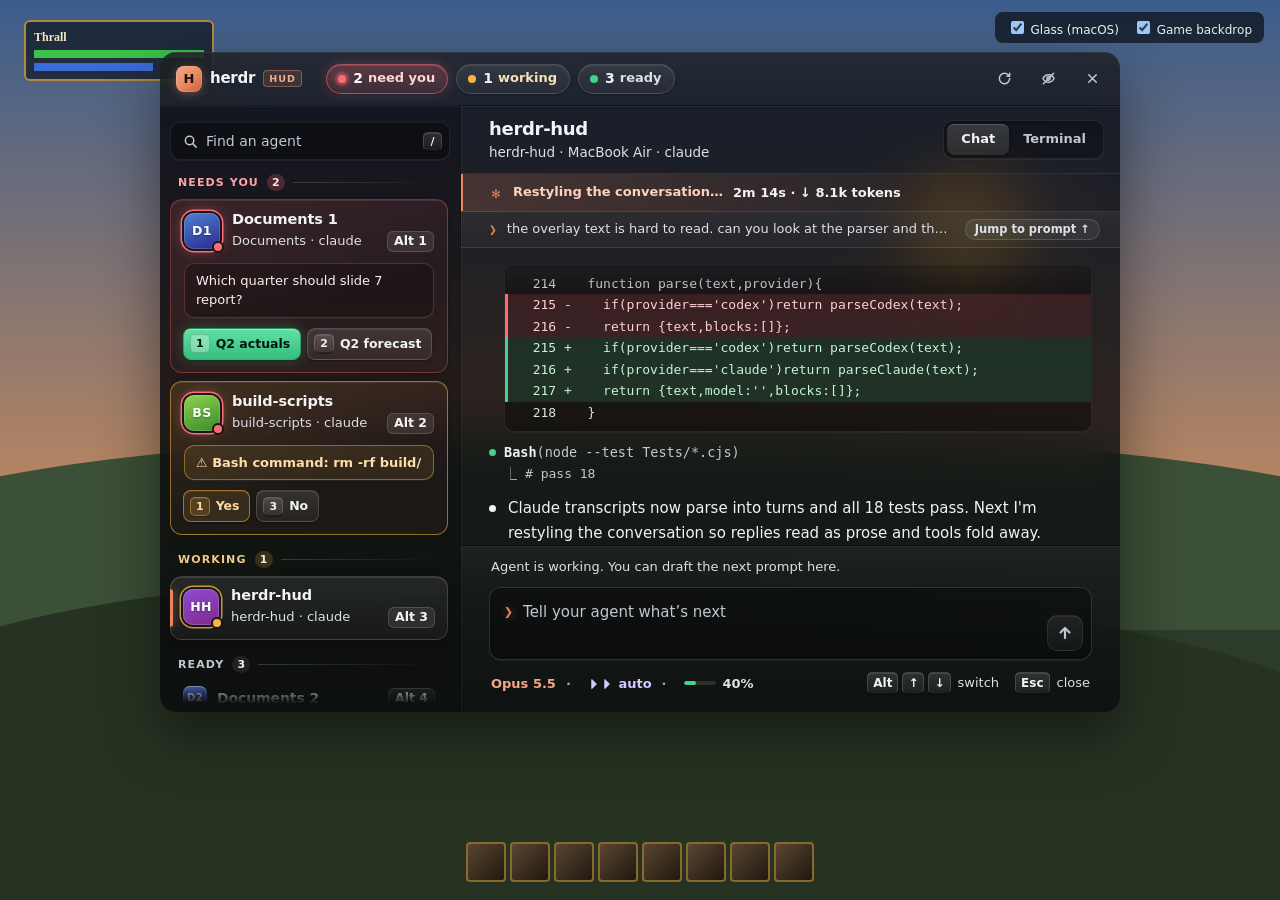
==== commit 6544a2a1: "Status line reads like Claude Code's; destructive prompts drop "don't ask again" outside the full di" ====
--- a/docs/mockup/index.html
+++ b/docs/mockup/index.html
@@ -12,7 +12,7 @@
 <div id="notice" role="status" hidden></div>
 <main><aside><div class="search"><svg viewBox="0 0 16 16" aria-hidden="true"><circle cx="7" cy="7" r="4.5"/><path d="M10.5 10.5 14 14"/></svg><input id="search" type="search" placeholder="Find an agent" aria-label="Find an agent"><kbd>/</kbd></div><div class="roster-heading"><span>Agents</span><span id="count">0</span></div><div id="roster"></div></aside><div id="divider" role="separator" aria-label="Resize agent roster" tabindex="0"></div>
 <section class="conversation"><div class="conversation-header"><div class="conversation-title"><strong id="title">Your agents will appear here</strong><div id="identity" class="subtitle">Uses the machines already configured in Herdr</div></div><div class="spacer"></div><div class="switch" role="group" aria-label="View"><button id="chat" aria-pressed="true">Chat</button><button id="terminal" aria-pressed="false">Terminal</button></div></div><div id="working" hidden><span class="spark" aria-hidden="true"></span><span id="work-text">Working…</span><span id="work-time"></span></div><div class="viewport"><button id="earlier" type="button" title="Back to your last prompt" hidden><span class="earlier-caret" aria-hidden="true">❯</span><span id="earlier-text">Your last prompt</span><span class="earlier-jump">Jump to prompt ↑</span></button><div id="output" tabindex="0" aria-label="Agent output"><div class="empty"><div class="empty-h">H</div><h2>Your agents, one keystroke away.</h2><p>Select an agent to read its latest output.<br>Your game stays right where it is.</p></div></div></div>
-<div id="composer"><div id="send-status" role="status">Choose an agent to get started.</div><div class="input"><span class="caret" aria-hidden="true">❯</span><textarea id="prompt" placeholder="Tell your agent what’s next" aria-label="Prompt to selected agent" title="Enter sends. Shift+Enter adds a new line." rows="2"></textarea><button id="send" disabled title="Send (Enter)" aria-label="Send prompt"><svg viewBox="0 0 16 16" aria-hidden="true"><path d="M8 13V3M3.5 7.5 8 3l4.5 4.5"/></svg></button></div><div class="composer-actions"><div id="chips" aria-label="Agent status line"></div><div id="hint"><span><kbd id="mod">Alt</kbd><kbd>↑</kbd><kbd>↓</kbd> agents</span><span><kbd>Esc</kbd> close</span></div></div><button id="reconcile" hidden>I checked Herdr. Allow another send</button></div></section></main></div>
+<div id="composer"><div id="send-status" role="status">Choose an agent to get started.</div><div class="input"><span class="caret" aria-hidden="true">❯</span><textarea id="prompt" placeholder="Tell your agent what’s next" aria-label="Prompt to selected agent" title="Enter sends. Shift+Enter adds a new line." rows="2"></textarea><button id="send" disabled title="Send (Enter)" aria-label="Send prompt"><svg viewBox="0 0 16 16" aria-hidden="true"><path d="M8 13V3M3.5 7.5 8 3l4.5 4.5"/></svg></button></div><div class="composer-actions"><div id="chips" aria-label="Agent status line"></div><div id="hint"><span><kbd id="mod">Alt</kbd><kbd>↑</kbd><kbd>↓</kbd> switch</span><span><kbd>Esc</kbd> close</span></div></div><button id="reconcile" hidden>I checked Herdr. Allow another send</button></div></section></main></div>
 <script src="fixtures.js"></script>
 <script src="../../Sources/HerdrHUD/Resources/model.js"></script>
 <script src="../../Sources/HerdrHUD/Resources/render.js"></script>
--- a/Sources/HerdrHUD/Resources/style.css
+++ b/Sources/HerdrHUD/Resources/style.css
@@ -22,9 +22,9 @@
 
   /* Text */
   --text: #f2f3f5;
-  --text-soft: #d7dbe1;
-  --text-muted: #b3b9c3;
-  --text-faint: #8f97a3;
+  --text-soft: #dde1e6;
+  --text-muted: #c1c7d0;
+  --text-faint: #9ea6b2;
 
   /* Accent: Claude's terracotta, a touch brighter for a dark sheet over a game. */
   --accent: #e8875f;
@@ -316,9 +316,9 @@
 .agent-icon.idle .dot { background: var(--idle); }
 .agent.offline .agent-icon { filter: grayscale(1); }
 .agent-name { grid-area: name; min-width: 0; color: var(--text); font-weight: 680; font-size: 14.5px; line-height: 1.3; letter-spacing: -.1px; overflow: hidden; text-overflow: ellipsis; white-space: nowrap; }
-.agent-meta { grid-area: meta; min-width: 0; overflow: hidden; text-overflow: ellipsis; white-space: nowrap; font: 12.5px/1.4 var(--font); color: var(--text-muted); }
+.agent-meta { grid-area: meta; min-width: 0; overflow: hidden; text-overflow: ellipsis; white-space: nowrap; font: 500 13px/1.4 var(--font); color: var(--text-soft); }
 .agent-time { grid-area: time; font: 550 12px/1 var(--font); font-variant-numeric: tabular-nums; color: var(--text-muted); }
-.agent-key { grid-area: key; justify-self: end; display: grid; place-items: center; min-width: 20px; height: 19px; padding: 0 5px; border-radius: 5px; border: 1px solid var(--line-strong); background: rgba(255, 255, 255, .05); font: 650 11.5px/1 var(--font); color: var(--text); background: rgba(255, 255, 255, .09); }
+.agent-key { grid-area: key; justify-self: end; display: grid; place-items: center; min-width: 24px; height: 21px; padding: 0 6px; border-radius: 6px; border: 1px solid var(--line-strong); background: rgba(255, 255, 255, .05); font: 650 12.5px/1 var(--font); color: var(--text); background: rgba(255, 255, 255, .09); }
 .agent-key:empty { display: none; }
 .agent.selected .agent-key, .agent:hover .agent-key { color: var(--text); border-color: var(--line-strong); }
 .agent-abbr { display: none; }
@@ -351,6 +351,11 @@
 .quick-label { overflow: hidden; text-overflow: ellipsis; white-space: nowrap; }
 .quick-answer.primary { color: #06150d; background: linear-gradient(#5fe0a2, #36bf7e); border-color: rgba(0, 0, 0, .25); box-shadow: inset 0 1px 0 rgba(255, 255, 255, .35), 0 0 14px rgba(69, 208, 142, .28), var(--drop); }
 .quick-answer.primary kbd { color: #06150d; background: rgba(255, 255, 255, .32); border-color: rgba(0, 0, 0, .18); box-shadow: none; }
+.agent-wrap.blocked.danger { border-color: rgba(245, 181, 68, .55); background: linear-gradient(160deg, rgba(245, 181, 68, .14), rgba(255, 107, 114, .05) 60%); }
+.agent-wrap.danger .agent-ask { border-color: rgba(245, 181, 68, .45); background: rgba(245, 181, 68, .1); }
+.agent-wrap.danger .ask-text { color: #ffdcae; font-weight: 600; }
+.quick-answer.caution { color: #ffd9a8; border-color: rgba(245, 181, 68, .55); background: rgba(245, 181, 68, .12); }
+.quick-answer.caution kbd { color: #ffd9a8; border-color: rgba(245, 181, 68, .45); background: rgba(245, 181, 68, .14); }
 .quick-answer.deny:hover { border-color: var(--blocked-line); background: var(--blocked-soft); }
 .quick-answer:hover:not(:disabled) { border-color: rgba(255, 255, 255, .26); }
 .quick-answer.primary:hover:not(:disabled) { filter: brightness(1.08); border-color: rgba(0, 0, 0, .25); background: linear-gradient(#5fe0a2, #36bf7e); box-shadow: inset 0 1px 0 rgba(255, 255, 255, .4), 0 0 20px rgba(69, 208, 142, .45), var(--drop); }
@@ -398,23 +403,24 @@
 }
 .conversation-title { min-width: 0; }
 .conversation-header strong { display: block; font-size: 18px; line-height: 1.25; font-weight: 720; letter-spacing: -.3px; overflow: hidden; text-overflow: ellipsis; white-space: nowrap; }
-.subtitle { margin-top: 3px; font: 13px/1.3 var(--font); color: var(--text-muted); overflow: hidden; text-overflow: ellipsis; white-space: nowrap; }
-#chips { display: flex; gap: 6px; min-width: 0; overflow: hidden; }
+.subtitle { margin-top: 3px; font: 500 13.5px/1.3 var(--font); color: var(--text-soft); overflow: hidden; text-overflow: ellipsis; white-space: nowrap; }
+/* The agent's status line, read like Claude Code's own: model · mode · context. */
+#chips { display: flex; align-items: center; gap: 0; min-width: 0; overflow: hidden; }
 #chips .chip {
   display: flex;
   align-items: center;
-  gap: 6px;
+  gap: 7px;
   height: 26px;
-  padding: 0 9px;
-  border-radius: 7px;
-  border: 1px solid var(--line-strong);
-  background: linear-gradient(rgba(255, 255, 255, .08), rgba(255, 255, 255, .035));
-  box-shadow: var(--hl);
+  padding: 0;
+  border-radius: 0;
+  background: none;
+  letter-spacing: 0;
   color: var(--text-soft);
-  font: 650 var(--text-xs)/1 var(--font);
+  font: 600 13px/1 var(--font);
   white-space: nowrap;
 }
-#chips .chip.model { color: var(--accent-hi); border-color: var(--accent-line); background: var(--accent-soft); }
+#chips .chip + .chip::before { content: "·"; margin: 0 10px; color: var(--text-faint); font-weight: 700; }
+#chips .chip.model { color: var(--accent-hi); }
 #chips .chip.mode { color: #d5c8ff; }
 .meter { width: 32px; height: 4px; border-radius: 2px; background: rgba(255, 255, 255, .12); overflow: hidden; }
 .meter span { display: block; height: 100%; border-radius: 2px; background: var(--done); }
@@ -437,8 +443,8 @@
   border-bottom: 1px solid rgba(232, 135, 95, .2);
   box-shadow: inset 2px 0 0 var(--accent);
 }
-#work-text { font-weight: 650; color: #ffbe9f; overflow: hidden; text-overflow: ellipsis; white-space: nowrap; }
-#work-time { font: 500 12.5px/1 var(--font); font-variant-numeric: tabular-nums; color: var(--text-soft); white-space: nowrap; }
+#work-text { font-weight: 650; color: #ffd2bc; overflow: hidden; text-overflow: ellipsis; white-space: nowrap; }
+#work-time { font: 550 13px/1 var(--font); font-variant-numeric: tabular-nums; color: var(--text); white-space: nowrap; }
 .spark { width: 14px; text-align: center; color: var(--accent); font: 700 14px/1 var(--mono); }
 .spark::before { content: "✻"; animation: spark 1.2s steps(1) infinite; }
 @keyframes spark { 0% { content: "·"; } 16% { content: "✢"; } 33% { content: "✳"; } 50% { content: "✶"; } 66% { content: "✻"; } 83% { content: "✽"; } }
@@ -468,7 +474,7 @@
 .earlier-jump { flex: none; padding: 3px 9px; border-radius: 999px; border: 1px solid var(--line-strong); background: rgba(255, 255, 255, .06); font: 650 11.5px/1.2 var(--font); color: var(--text-soft); }
 #earlier:hover { background: rgba(255, 255, 255, .07); }
 #earlier:hover .earlier-jump { color: var(--text); border-color: rgba(255, 255, 255, .3); }
-#output.scrolled { -webkit-mask-image: linear-gradient(transparent, #000 28px); mask-image: linear-gradient(transparent, #000 28px); }
+#output.scrolled { -webkit-mask-image: linear-gradient(transparent, #000 44px); mask-image: linear-gradient(transparent, #000 44px); }
 #output {
   position: relative;
   flex: 1;
@@ -512,9 +518,9 @@
 .entry > .step { margin-top: calc(var(--text-body) * var(--leading) / 2 - 3.5px); }
 .reply { font-size: var(--text-body); line-height: var(--leading); color: var(--text); }
 .reply.context { color: var(--text-soft); }
-.result-line { display: flex; gap: 8px; min-width: 0; margin-left: 2px; font: 12.5px/1.6 var(--mono); color: var(--text-muted); }
+.result-line { display: flex; gap: 8px; min-width: 0; margin-left: 2px; font: 13px/1.6 var(--mono); color: var(--text-muted); }
 .result-line .elbow { flex-shrink: 0; color: var(--text-faint); }
-.result-text { min-width: 0; overflow: hidden; text-overflow: ellipsis; white-space: nowrap; }
+.result-text { min-width: 0; overflow-wrap: anywhere; }
 .result-line.done .result-text::before { content: "✓ "; color: var(--done); }
 
 /* Markdown */
@@ -559,7 +565,7 @@
 
 /* Tool calls: ⏺ Name(detail) on one line, ⎿ first result line under it. */
 .tool, .tool-run { margin: 6px 0; }
-.tool-head { display: flex; align-items: center; gap: 8px; min-width: 0; font: 13px/1.6 var(--mono); color: var(--text-muted); white-space: nowrap; }
+.tool-head { display: flex; align-items: center; gap: 8px; min-width: 0; font: 13.5px/1.6 var(--mono); color: var(--text-soft); white-space: nowrap; }
 .tool-name { font-weight: 700; color: var(--text); }
 .tool-detail { min-width: 0; overflow: hidden; text-overflow: ellipsis; color: var(--text-muted); }
 .tool > .result-line, .tool > summary > .result-line { padding-left: 13px; }
@@ -580,13 +586,13 @@
   border: 1px solid var(--line);
   background: rgba(0, 0, 0, .34);
   box-shadow: inset 0 1px 3px rgba(0, 0, 0, .3), 0 1px 0 rgba(255, 255, 255, .04);
-  font: 12.5px/1.6 var(--mono);
+  font: 13px/1.65 var(--mono);
   color: var(--text-soft);
 }
 
 /* Inline diffs */
 .tool-output.diff { padding: 8px 0; white-space: pre; overflow-x: auto; }
-.diff-line { display: block; padding: 0 12px; color: var(--text-muted); }
+.diff-line { display: block; padding: 0 12px; color: var(--text-soft); }
 .diff-line.add { color: #c4f6d8; background: rgba(69, 208, 142, .14); box-shadow: inset 3px 0 0 var(--done); }
 .diff-line.del { color: #ffd0d3; background: rgba(255, 107, 114, .14); box-shadow: inset 3px 0 0 var(--blocked); }
 .tool-detail { margin-left: -8px; }
@@ -710,7 +716,7 @@
 #send-status { margin: 0 2px 10px; min-width: 0; overflow: hidden; text-overflow: ellipsis; white-space: nowrap; font-size: var(--text-sm); font-weight: 500; color: var(--text-soft); }
 #hint { display: flex; gap: var(--space-4); flex-shrink: 0; font-size: var(--text-sm); font-weight: 500; color: var(--text-soft); }
 #hint span { display: flex; align-items: center; gap: 4px; white-space: nowrap; }
-#hint kbd { height: 20px; min-width: 20px; font-size: 11px; }
+#hint kbd { height: 22px; min-width: 22px; font-size: 12px; }
 #hint kbd:last-of-type { margin-right: 3px; }
 #reconcile { margin-top: var(--space-2); font-size: var(--text-xs); }
 
